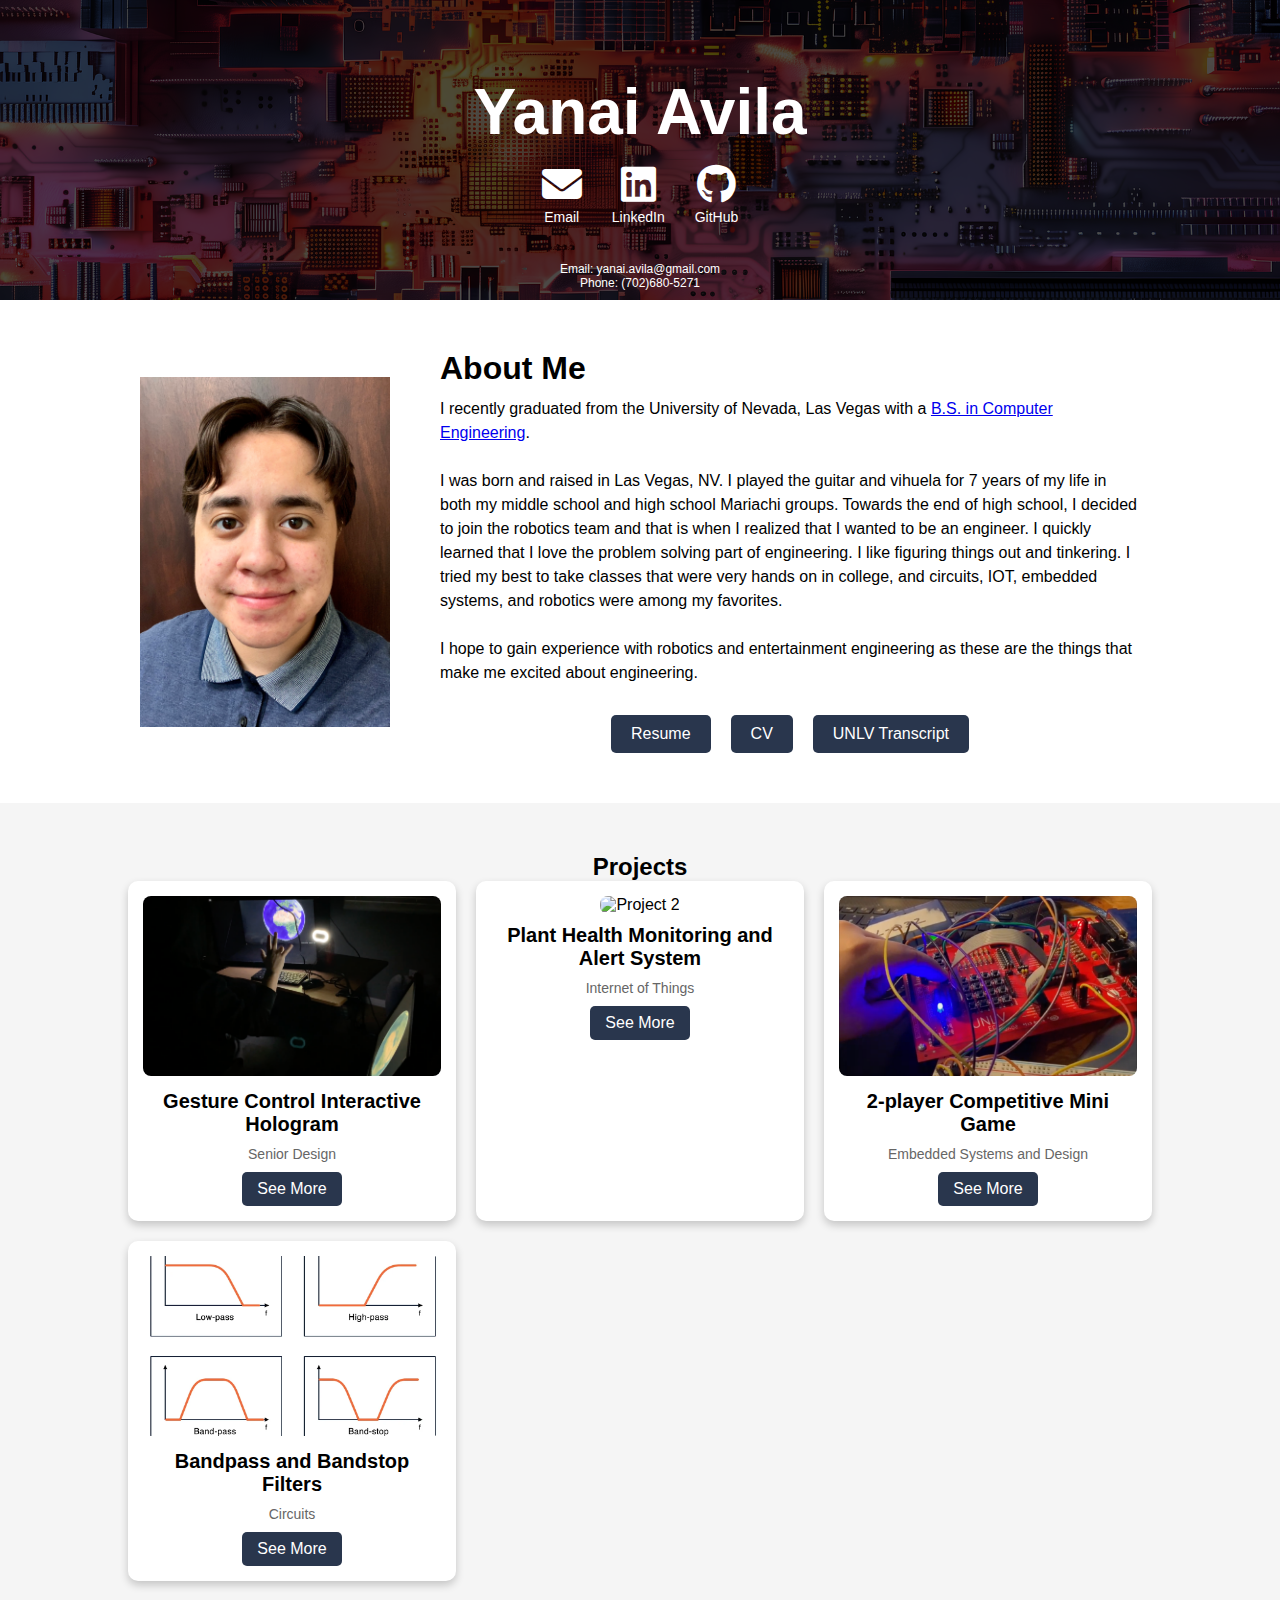
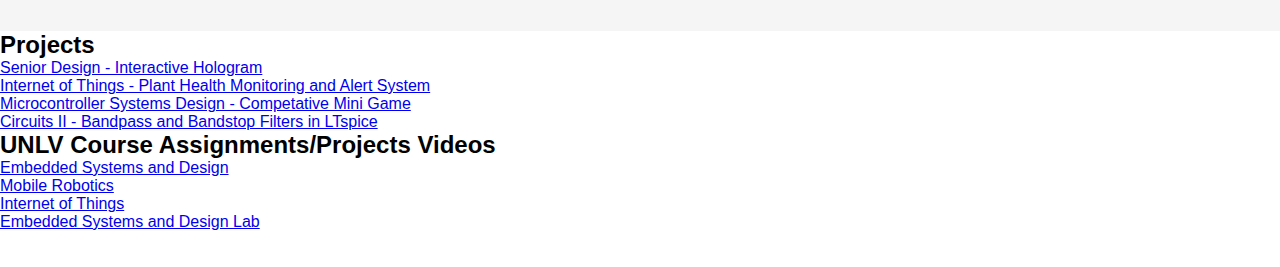
==== index.html @ d72fbbf4 "Added project grid" ====
<!DOCTYPE html>
<html lang="en">

<head>
    <meta charset= "UTF-8">
    <meta http-equiv="X-UA-Compatible" content="IE=edge">
    <meta name= "viewport" content="width=device-width, initial-scale=1.0">
    <link rel="stylesheet" href="style.css">
    <link rel="stylesheet" href="https://cdnjs.cloudflare.com/ajax/libs/font-awesome/6.4.2/css/all.min.css">
    <title>Yanai Avila Main Page</title>
</head>
<body>

   <!-- Banner section -->
  <div class="banner">
    <h1>Yanai Avila</h1>
    <div class="social-links">
      <a href="mailto:yanai.avila@gmail.com" target="_blank">
        <i class="fas fa-envelope"></i>
        <p>Email</p>
      <a href="https://www.linkedin.com/in/yanai-avila/" target="_blank">
        <i class="fab fa-linkedin"></i>
          <p>LinkedIn</p>
      </a>
      <a href="https://github.com/YanaiAvila" target="_blank">
        <i class="fab fa-github"></i>
          <p>GitHub</p>
      </a>
  </div>
      <!-- Email and Phone number under the icons -->
      <div class="contact-info">
        <p>Email: yanai.avila@gmail.com</p>
        <p>Phone: (702)680-5271</p>
      </div>



  </div>

  <!-- About Me section -->
  <section class="about">
    <div class="about-container">
        <img src="Images/Portrait.jpg" alt="Portrait" class="portrait">
        <div class="about-text">
            <h2>About Me</h2>
            <p>
              I recently graduated from the University of Nevada, Las Vegas with a 
              <a href="/Files/Diploma-YanaiAvila.pdf" target="_blank"> B.S. in Computer Engineering</a>.
        
            
              <br/><br/>
              I was born and raised in Las Vegas, NV. I played the guitar and vihuela for 7 years of my
              life in both my middle school and high school Mariachi groups. Towards the end of high school, 
              I decided to join the robotics team and that is when I realized that I wanted to be an engineer. 
              I quickly learned that 
              I love the problem solving part of engineering. I like figuring things out and tinkering. I 
              tried my best to take classes that were very hands on in college, and circuits, IOT, embedded 
              systems, and robotics were among my favorites. 
              <br/><br/>
              I hope to gain experience with robotics and 
              entertainment engineering as these are the things that make me excited about engineering.
            </p>
      
            <!-- Resume, CV, and Transcript Buttons -->
            <div class="buttons">
              <a href="/Files/Resume-YanaiAvila.pdf" class="button" target="_blank">Resume<br/></a>
              <a href="/Files/CV-YanaiAvila.pdf" class="button" target="_blank">CV<br/></a>
              <a href="/Files/Transcript-YanaiAvila.pdf" class="button" target="_blank">UNLV Transcript<br /></a>
            </div>
        </div>
    </div>
</section>


<section class="projects">
  <h2>Projects</h2>

  <div class="project-grid">
      <!-- Project 1 -->
      <div class="project-card">
          <img src="Images/project1.png" alt="Project 1">
          <h3>Gesture Control Interactive Hologram</h3>
          <p>Senior Design</p>
          <a href="./HoloTouch" class="see-more">See More</a>
      </div>

      <!-- Project 2 -->
      <div class="project-card">
          <img src="Images/project2.png" alt="Project 2">
          <h3>Plant Health Monitoring and Alert System</h3>
          <p>Internet of Things</p>
          <a href="./Plant-Health-Monitoring-and-Alert-System" class="see-more">See More</a>
      </div>

      <!-- Project 3 -->
      <div class="project-card">
          <img src="Images/project3.png" alt="Project 3">
          <h3>2-player Competitive Mini Game</h3>
          <p>Embedded Systems and Design</p>
          <a href="./Competitive-Mini-Game" class="see-more">See More</a>
      </div>

      <!-- Project 4 -->
      <div class="project-card">
          <img src="Images/project4.jpg" alt="Project 4">
          <h3>Bandpass and Bandstop Filters</h3>
          <p>Circuits</p>
          <a href="./Bandpass-and-Bandstop-Filters-in-LTspice" class="see-more">See More</a>
      </div>

      <!-- Add more projects as needed -->
  </div>
</section>





    <div class="container">

      
    <h2> Projects </h2>
    
      <a href="./HoloTouch"> Senior Design - Interactive Hologram <br/></a>
      <a href="./Plant-Health-Monitoring-and-Alert-System"> Internet of Things - Plant Health Monitoring and Alert System<br/></a>
      <a href="./Competitive-Mini-Game"> Microcontroller Systems Design - Competative Mini Game <br/></a>
      <a href="./Bandpass-and-Bandstop-Filters-in-LTspice"> Circuits II - Bandpass and Bandstop Filters in LTspice <br/></a>
      
      
    <h2> UNLV Course Assignments/Projects Videos</h2>
    <a href="https://www.youtube.com/playlist?list=PLCIHW1W52oBexxrkgyzyYbpD3rHrOGDUK"> Embedded Systems and Design<br/></a>
    <a href="https://www.youtube.com/playlist?list=PLAhMgX9etoIVTYKJGUNNyhddnwD7FClzl"> Mobile Robotics<br/></a>
    <a href="https://www.youtube.com/playlist?list=PLAhMgX9etoIW5hqnmhzKh0BnnYPqfYhmp"> Internet of Things<br/></a>
    <a href="https://www.youtube.com/playlist?list=PLAhMgX9etoIV2tXUoNLzP8xhdpdGXHoR7"> Embedded Systems and Design Lab<br/></a>
      
      
    </div>
    <br/>
    <br/>
</body>
</html>
---- style.css ----
/* Reset Default Styles */
* {
    margin: 0;
    padding: 0;
    box-sizing: border-box;
    font-family: Arial, sans-serif;
}

/* Banner Section */
.banner {
    position: relative;
    width: 100%;
    height: 300px;                 /*100vh; Full screen height */
    background: url('Images/banner.png') center/cover no-repeat;
    display: flex;
    justify-content: center;
    align-items: center;
    flex-direction: column; /* Align items vertically */
}

.banner::before {
    content: "";
    position: absolute;
    top: 0;
    left: 0;
    width: 100%;
    height: 100%;
    background:rgba(0, 0, 0, 0.7); /* Adjust opacity (0.5 = 50% transparency) */
    z-index: 0; /* Keep the overlay behind the text */
}

.banner h1 {
    color: white;
    font-size: 4rem;
    text-align: center;
    margin-bottom: 15px; /* Space between name and icons */
    z-index: 1; /* Keep text above the background */
}






/* Social Icons in Banner */
.social-links {
    position: relative;
    display: flex;
    gap: 30px; /* Space between icons */
    justify-content: center;
    z-index: 1; /* Keep icons above the background */
}

/* Styling for the anchor (icon + text) */

.social-links a {
    display: flex;
    flex-direction: column;
    align-items: center;
    text-decoration: none; /* Remove underline */
    color: white; /* Text color */
    font-size: 16px; /* Adjust text size */
    transition: transform 0.3s ease; /* Transition for movement */
}

/* Icon Styling */
.social-links a i {
    font-size: 40px;
    color: white;
    transition: transform 0.3s ease; /* Transition for movement */
}

/* Text below icons */
.social-links a p {
    margin-top: 5px; /* Space between icon and text */
    font-size: 14px;
    transition: transform 0.3s ease; /* Transition for movement */
}

/* Hover effect: both the icon and text move up */
.social-links a:hover i,
.social-links a:hover p {
    transform: translateY(-5px); /* Move up by 5px */
    color: #f1c40f; /* Change to any color */
}




/* Contact Info Styling (Email and Phone) */
.contact-info {
    text-align: center;
    margin-top: 10px; /* Space from the icons */
    color: white;
    font-size: 12px; /* Small text size */
    z-index: 2;
    position: absolute; /* Positioned absolutely within the banner */
    bottom: 10px; /* Position it at the bottom of the banner */
    width: 100%; /* Ensure it spans the entire width */
}

/* Hover effect for contact info
.contact-info p:hover {
    transform: translateY(-2px);
    color: #f1c40f;
}

*/






/* About Me Section */
.about {
    padding: 50px 10%;
    display: flex;
    justify-content: center;
}

.about-container {
    display: flex;
    align-items: center;
    max-width: 1000px;
    width: 100%;
    gap: 50px;
}

/* Portrait Image */
.portrait {
    width: 250px; /* Adjust as needed */
    height: 350px;
    object-fit: cover; /* Keeps the image proportional */
    border-radius: 0%; /* Makes it circular */
}

/* About Me Text */
.about-text {
    flex: 1; /* Allows text to take remaining space */
}

.about-text h2 {
    font-size: 2rem;
    margin-bottom: 10px;
}

.about-text p {
    font-size: 1rem;
    line-height: 1.5;
}

/* Responsive Design */
@media (max-width: 768px) {
    .about-container {
        flex-direction: column;
        text-align: center;
    }

    .portrait {
        width: 200px;
        height: 200px;
    }
}








/* Button container */
.buttons {
    display: flex;
    gap: 20px; /* Space between buttons */
    justify-content: center;
    margin-top: 30px; /* Space from other elements */
}

/* Button styling */
.button {
    display: inline-block;
    padding: 10px 20px; /* Adjust padding for button size */
    background-color: #29364d; /* Green background */
    color: white; /* White text color */
    text-align: center; /* Center the text inside the button */
    font-size: 16px;
    text-decoration: none; /* Remove underline */
    border-radius: 5px; /* Rounded corners */
    transition: background-color 0.3s, transform 0.3s ease; /* Smooth hover transition */
}

/* Hover effect */
.button:hover {
    background-color: #45a049; /* Darker green on hover */
    transform: translateY(-3px); /* Slight upward movement */
}

/* Active effect */
.button:active {
    transform: translateY(1px); /* Slight downward movement when clicked */
}







/* Projects Section */
.projects {
    text-align: center;
    padding: 50px 10%;
    background: #f5f5f5; /* Light gray background */
}

/* Grid Layout */
.project-grid {
    display: grid;
    grid-template-columns: repeat(auto-fit, minmax(270px, 1fr)); /* Responsive grid */
    gap: 20px;
    max-width: 1200px;
    margin: auto;
}

/* Individual Project Card */
.project-card {
    background: white;
    padding: 15px;
    border-radius: 10px;
    box-shadow: 0px 4px 8px rgba(0, 0, 0, 0.2);
    text-align: center;
    transition: transform 0.3s ease-in-out;
}

.project-card:hover {
    transform: translateY(-5px);
}

/* Project Image */
.project-card img {
    width: 100%;
    height: 180px;
    object-fit: cover;
    border-radius: 8px;
}

/* Project Title */
.project-card h3 {
    margin: 10px 0;
    font-size: 20px;
}

/* Project Description */
.project-card p {
    font-size: 14px;
    color: #666;
}

/* See More Button */
.see-more {
    display: inline-block;
    margin-top: 10px;
    padding: 8px 15px;
    background: #29364d;
    color: white;
    text-decoration: none;
    border-radius: 5px;
    transition: background 0.3s ease;
}

.see-more:hover {
    background: #45a049;
}
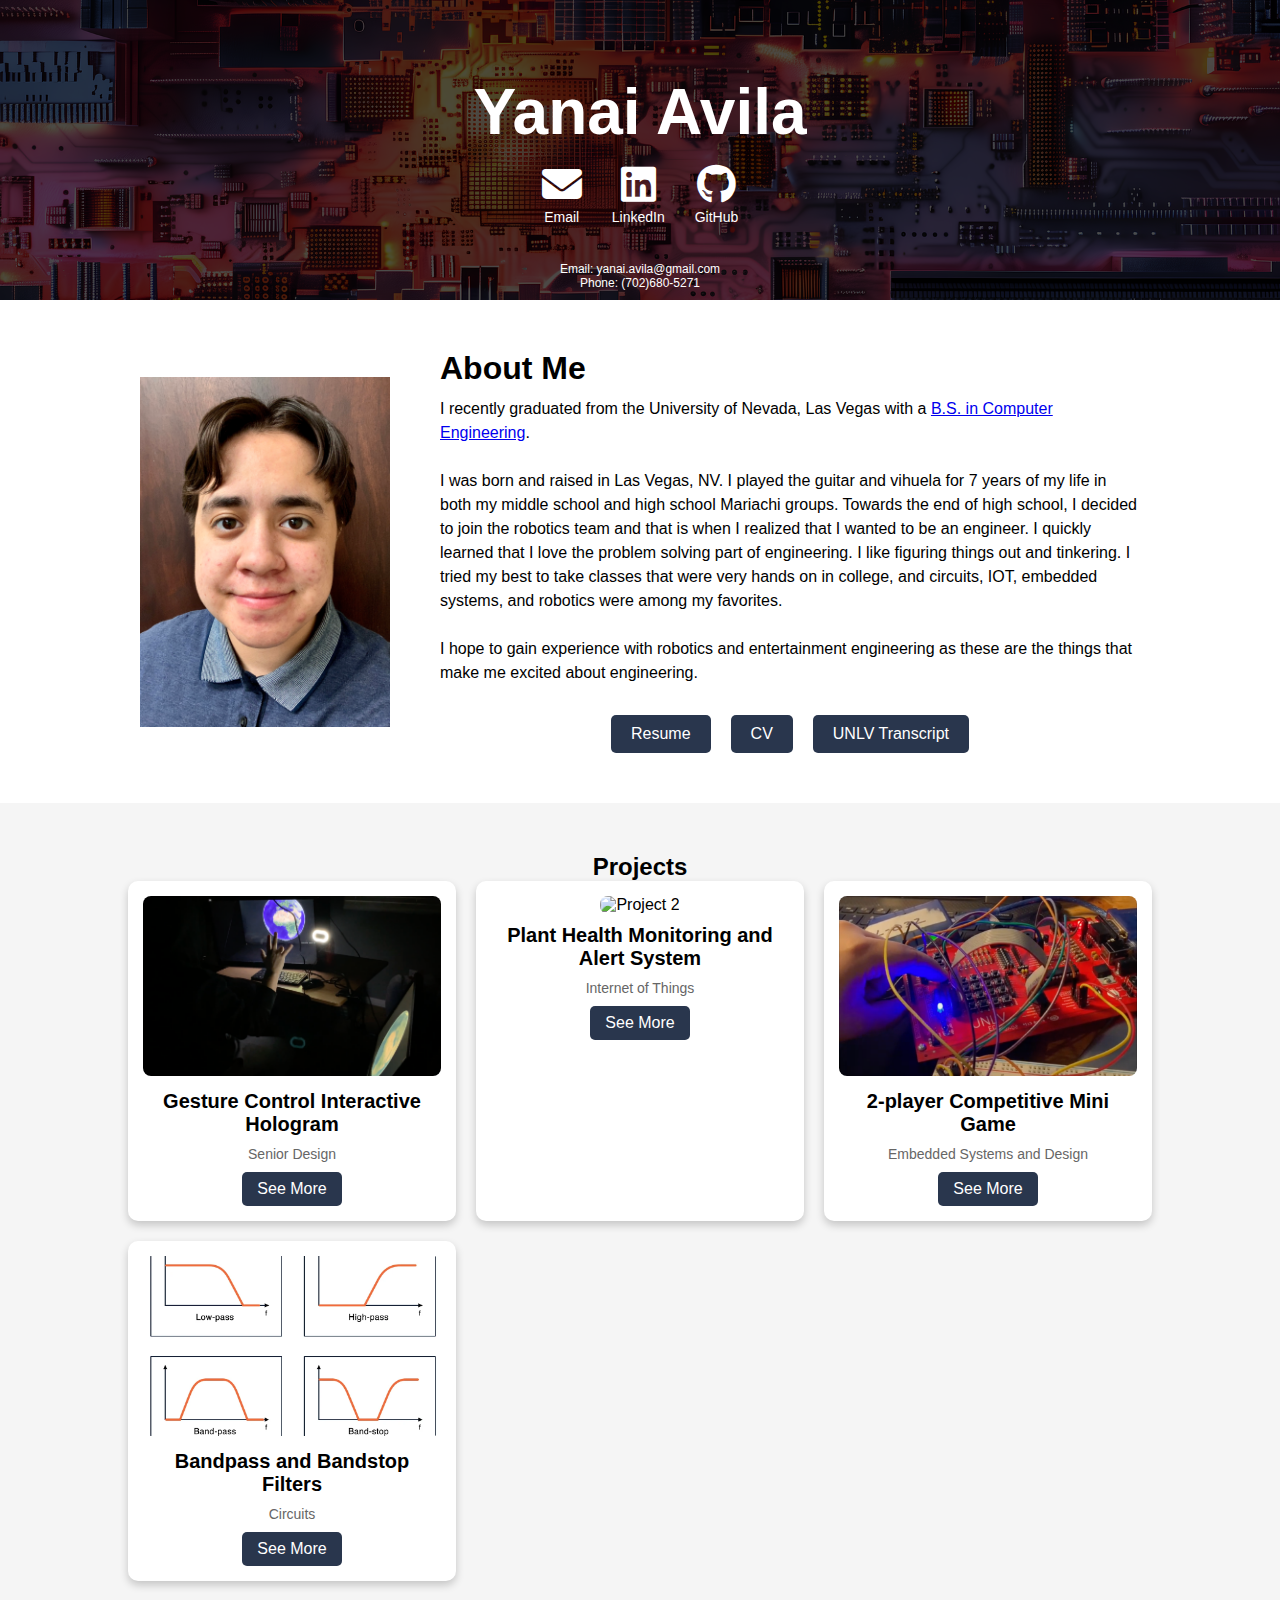
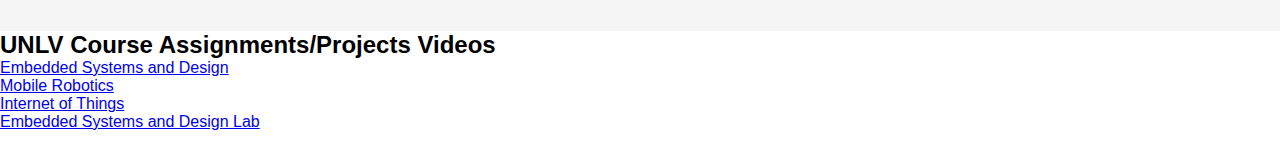
==== commit 69fb86d9: "Took out project links" ====
--- a/index.html
+++ b/index.html
@@ -117,15 +117,6 @@
 
 
     <div class="container">
-
-      
-    <h2> Projects </h2>
-    
-      <a href="./HoloTouch"> Senior Design - Interactive Hologram <br/></a>
-      <a href="./Plant-Health-Monitoring-and-Alert-System"> Internet of Things - Plant Health Monitoring and Alert System<br/></a>
-      <a href="./Competitive-Mini-Game"> Microcontroller Systems Design - Competative Mini Game <br/></a>
-      <a href="./Bandpass-and-Bandstop-Filters-in-LTspice"> Circuits II - Bandpass and Bandstop Filters in LTspice <br/></a>
-      
       
     <h2> UNLV Course Assignments/Projects Videos</h2>
     <a href="https://www.youtube.com/playlist?list=PLCIHW1W52oBexxrkgyzyYbpD3rHrOGDUK"> Embedded Systems and Design<br/></a>
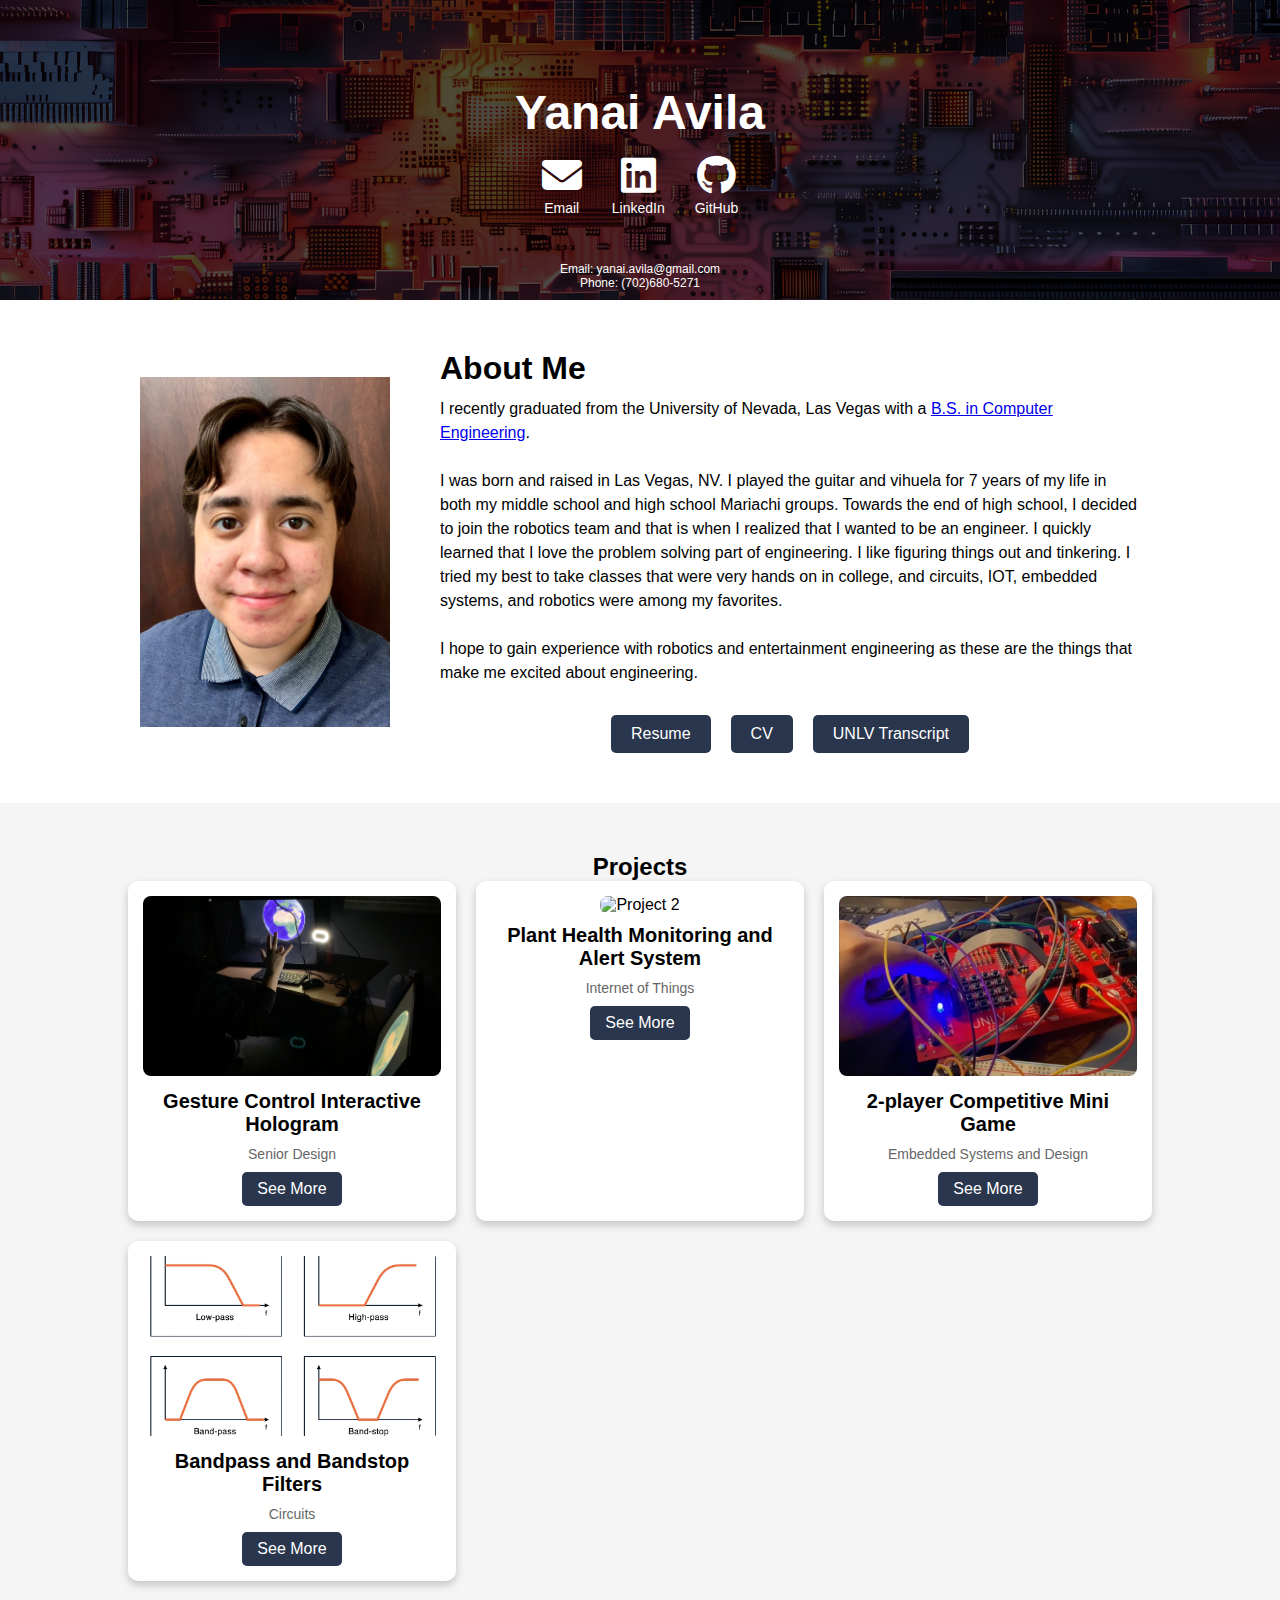
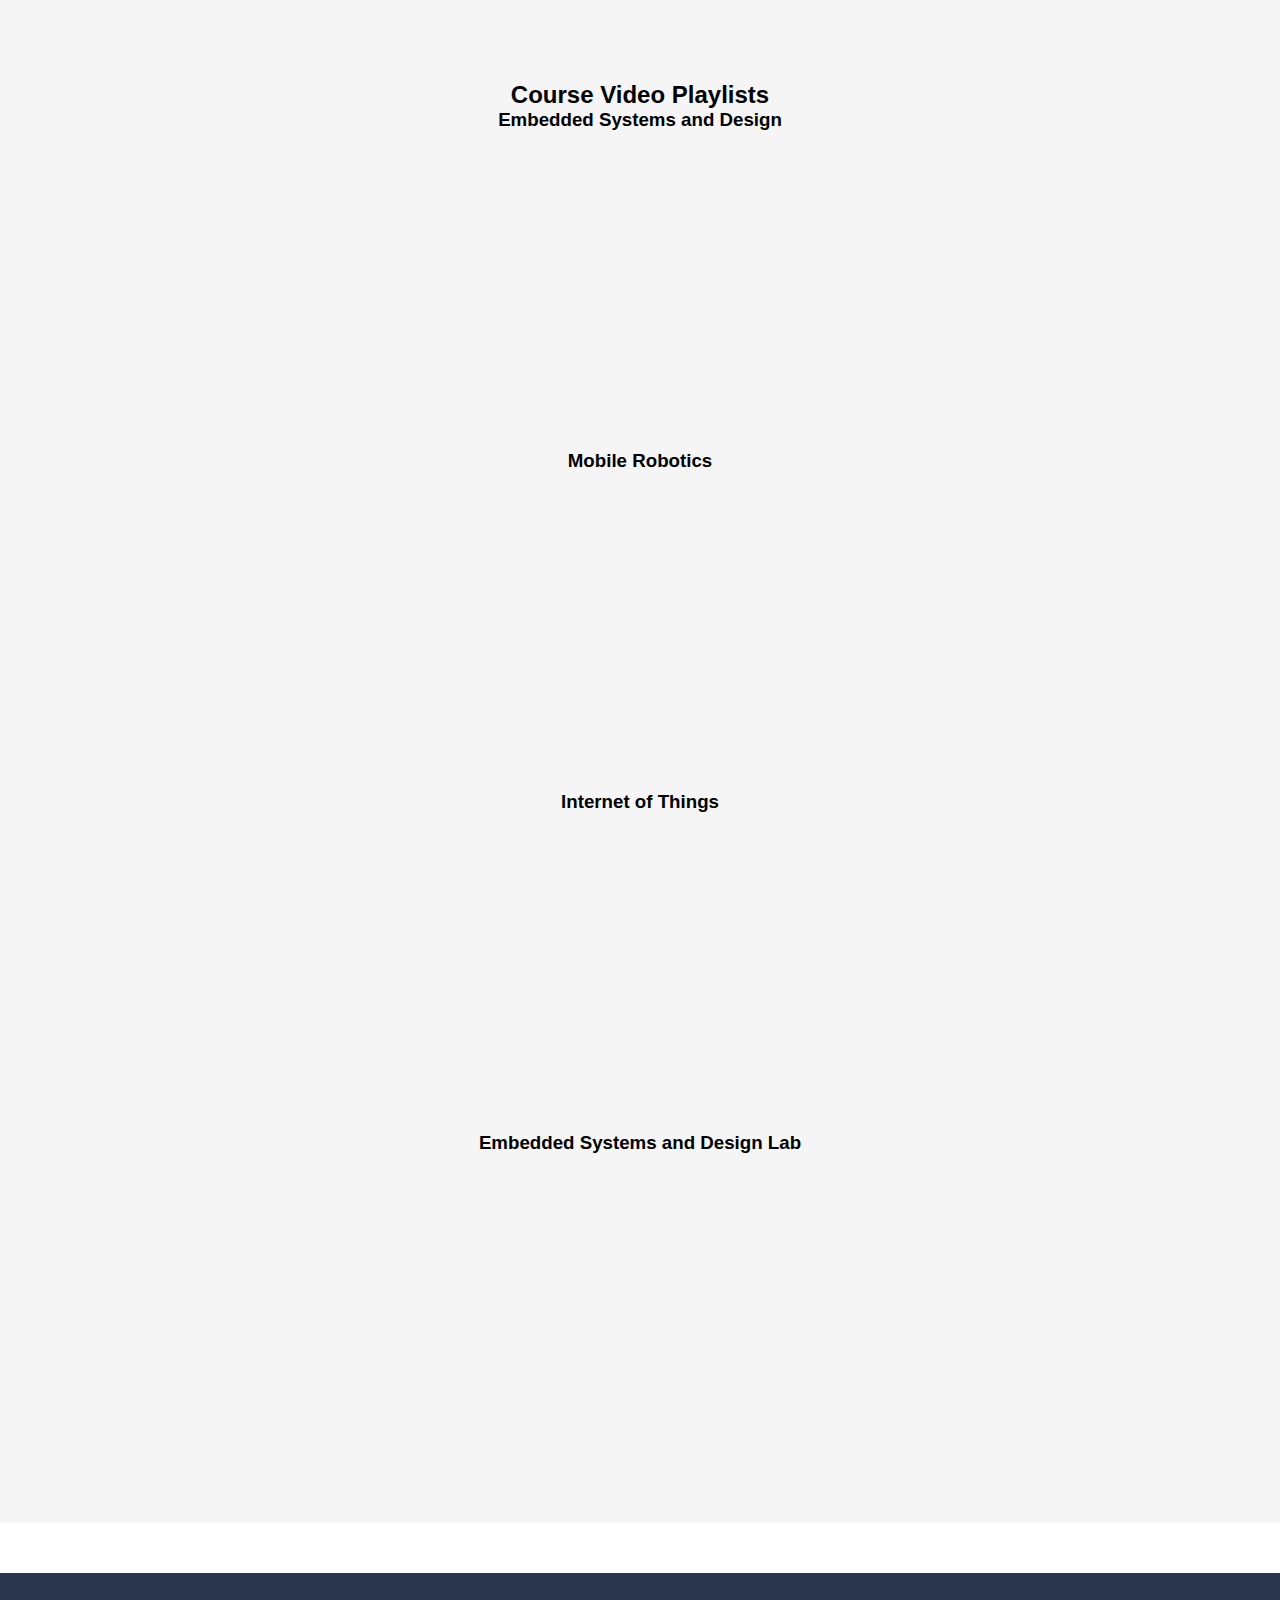
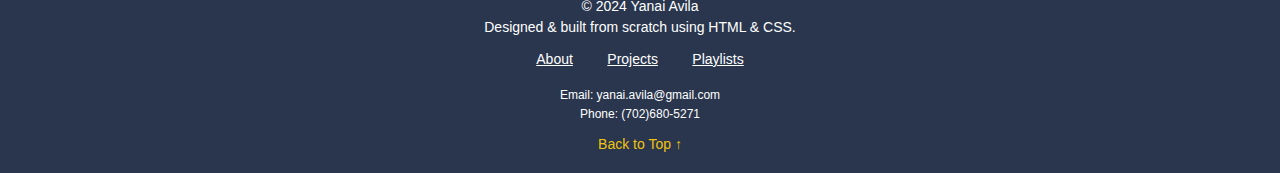
==== commit 0f4d90ec: "Added embedded videos and footer" ====
--- a/index.html
+++ b/index.html
@@ -11,8 +11,22 @@
 </head>
 <body>
 
+
+  
+<!-- Navigation Bar --
+<nav class="navbar">
+  <ul>
+      <li><a href="#home">Home</a></li>
+      <li><a href="#about">About Me</a></li>
+      <li><a href="#projects">Projects</a></li>
+      <li><a href="#playlists">Playlists</a></li>
+  </ul>
+</nav>
+>
+
+
    <!-- Banner section -->
-  <div class="banner">
+  <div id="home" class="banner">
     <h1>Yanai Avila</h1>
     <div class="social-links">
       <a href="mailto:yanai.avila@gmail.com" target="_blank">
@@ -32,13 +46,10 @@
         <p>Email: yanai.avila@gmail.com</p>
         <p>Phone: (702)680-5271</p>
       </div>
-
-
-
   </div>
 
   <!-- About Me section -->
-  <section class="about">
+  <section id="about" class="about">
     <div class="about-container">
         <img src="Images/Portrait.jpg" alt="Portrait" class="portrait">
         <div class="about-text">
@@ -72,7 +83,7 @@
 </section>
 
 
-<section class="projects">
+<section id="projects" class="projects">
   <h2>Projects</h2>
 
   <div class="project-grid">
@@ -113,21 +124,59 @@
 </section>
 
 
+<section id="playlists" class="playlists">
+  <h2>Course Video Playlists</h2>
+
+  <div class="embedded-playlist">
+      <h3> Embedded Systems and Design </h3>
+      <iframe width="560" height="315" src="https://www.youtube.com/embed/videoseries?list=PLAhMgX9etoIXl0SlaXiBarEegtsCbnWtW" frameborder="0" allowfullscreen></iframe>
+  </div>
+
+  <div class="embedded-playlist">
+      <h3>Mobile Robotics</h3>
+      <iframe width="560" height="315" src="https://www.youtube.com/embed/videoseries?list=PLAhMgX9etoIVTYKJGUNNyhddnwD7FClzl" frameborder="0" allowfullscreen></iframe>
+  </div>
+
+  <div class="embedded-playlist">
+    <h3>Internet of Things</h3>
+    <iframe width="560" height="315" src="https://www.youtube.com/embed/videoseries?list=PLAhMgX9etoIW5hqnmhzKh0BnnYPqfYhmp" frameborder="0" allowfullscreen></iframe>
+  </div>
+
+  <div class="embedded-playlist">
+    <h3>Embedded Systems and Design Lab</h3>
+    <iframe width="560" height="315" src="https://www.youtube.com/embed/videoseries?list=PLAhMgX9etoIV2tXUoNLzP8xhdpdGXHoR7" frameborder="0" allowfullscreen></iframe>
+  </div>
+</section>
+
+</body>
 
 
 
-    <div class="container">
-      
-    <h2> UNLV Course Assignments/Projects Videos</h2>
-    <a href="https://www.youtube.com/playlist?list=PLCIHW1W52oBexxrkgyzyYbpD3rHrOGDUK"> Embedded Systems and Design<br/></a>
-    <a href="https://www.youtube.com/playlist?list=PLAhMgX9etoIVTYKJGUNNyhddnwD7FClzl"> Mobile Robotics<br/></a>
-    <a href="https://www.youtube.com/playlist?list=PLAhMgX9etoIW5hqnmhzKh0BnnYPqfYhmp"> Internet of Things<br/></a>
-    <a href="https://www.youtube.com/playlist?list=PLAhMgX9etoIV2tXUoNLzP8xhdpdGXHoR7"> Embedded Systems and Design Lab<br/></a>
-      
-      
-    </div>
-    <br/>
-    <br/>
-</body>
+<footer>
+  <p>© 2024 Yanai Avila</p>
+  <p>Designed & built from scratch using HTML & CSS.</p>
+
+  <!-- Footer Quick Links -->
+  <div class="footer-links">
+      <a href="#about">About</a>
+      <a href="#projects">Projects</a>
+      <a href="#playlists">Playlists</a>
+  </div>
+
+
+  <div class="footer-contact">
+    <p>Email: yanai.avila@gmail.com</p>
+    <p>Phone: (702)680-5271</p>
+  </div>
+
+
+  <!-- Back to Top Button -->
+  <a href="#home" class="back-to-top">Back to Top ↑</a>
+
+
+</footer>
+
+
+
 </html>
 
--- a/style.css
+++ b/style.css
@@ -31,7 +31,7 @@
 
 .banner h1 {
     color: white;
-    font-size: 4rem;
+    font-size: 3rem;
     text-align: center;
     margin-bottom: 15px; /* Space between name and icons */
     z-index: 1; /* Keep text above the background */
@@ -272,4 +272,129 @@
 
 .see-more:hover {
     background: #45a049;
+}
+
+
+
+
+
+
+
+
+/* Playlists Section */
+.playlists {
+    text-align: center;
+    padding: 50px 10%;
+    background: #f5f5f5;
+}
+
+/* Grid Layout */
+.playlist-grid {
+    display: grid;
+    grid-template-columns: repeat(auto-fit, minmax(280px, 1fr));
+    gap: 20px;
+    max-width: 1200px;
+    margin: auto;
+}
+
+/* Playlist Card */
+.playlist-card {
+    background: white;
+    padding: 15px;
+    border-radius: 10px;
+    box-shadow: 0px 4px 8px rgba(0, 0, 0, 0.2);
+    text-align: center;
+    transition: transform 0.3s ease-in-out;
+}
+
+.playlist-card:hover {
+    transform: translateY(-5px);
+}
+
+/* Thumbnail Styling */
+.playlist-card img {
+    width: 100%;
+    height: 160px;
+    object-fit: cover;
+    border-radius: 8px;
+    cursor: pointer;
+}
+
+/* Watch Button */
+.watch-button {
+    display: inline-block;
+    margin-top: 10px;
+    padding: 8px 15px;
+    background: #29364d;
+    color: white;
+    text-decoration: none;
+    border-radius: 5px;
+    transition: background 0.3s ease;
+}
+
+.watch-button:hover {
+    background: #45a049;
+}
+
+
+
+
+
+
+
+
+
+/* FOOTER */
+footer {
+    background: #29364d;
+    color: white;
+    text-align: center;
+    padding: 20px 0;
+    margin-top: 50px;
+}
+
+/* Footer Text */
+footer p {
+    margin: 5px 0;
+    font-size: 14px;
+}
+
+/* Footer Links */
+.footer-links {
+    margin-top: 15px;
+    margin-bottom: 20px; /* Space between links and contact */
+}
+
+.footer-links a {
+    color: white;
+    text-decoration: none;
+    margin: 0 15px;
+    font-size: 14px;
+    transition: color 0.3s ease;
+    text-decoration: underline;
+}
+
+.footer-links a:hover {
+    color: #f1c40f;
+}
+
+/* Back to Top Button */
+.back-to-top {
+    display: inline-block;
+    margin-top: 10px;
+    color: #f1c40f;
+    font-size: 14px;
+    text-decoration: none;
+    transition: transform 0.3s ease;
+}
+
+.back-to-top:hover {
+    transform: translateY(-3px);
+    color: white;
+}
+
+/* Contact Info Styling */
+.footer-contact p {
+    font-size: 12px;
+    margin: 5px 0;
 }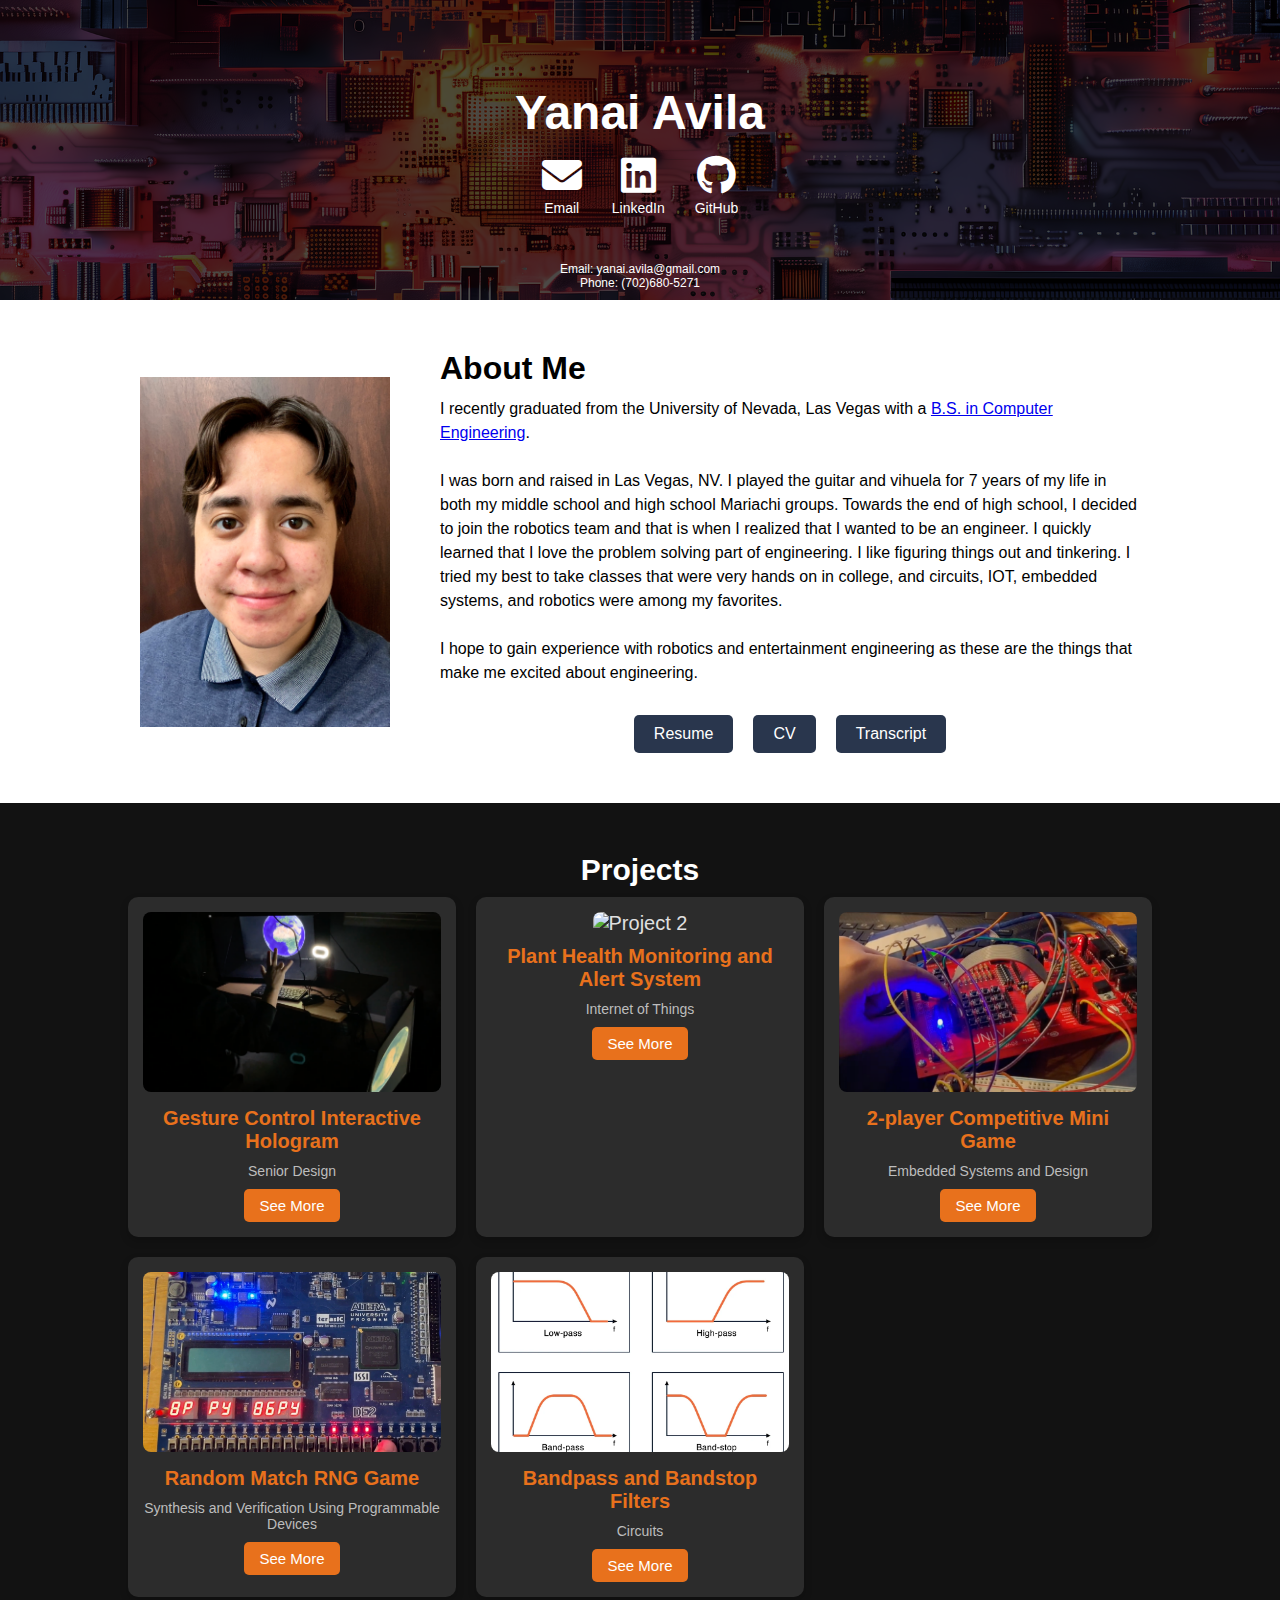
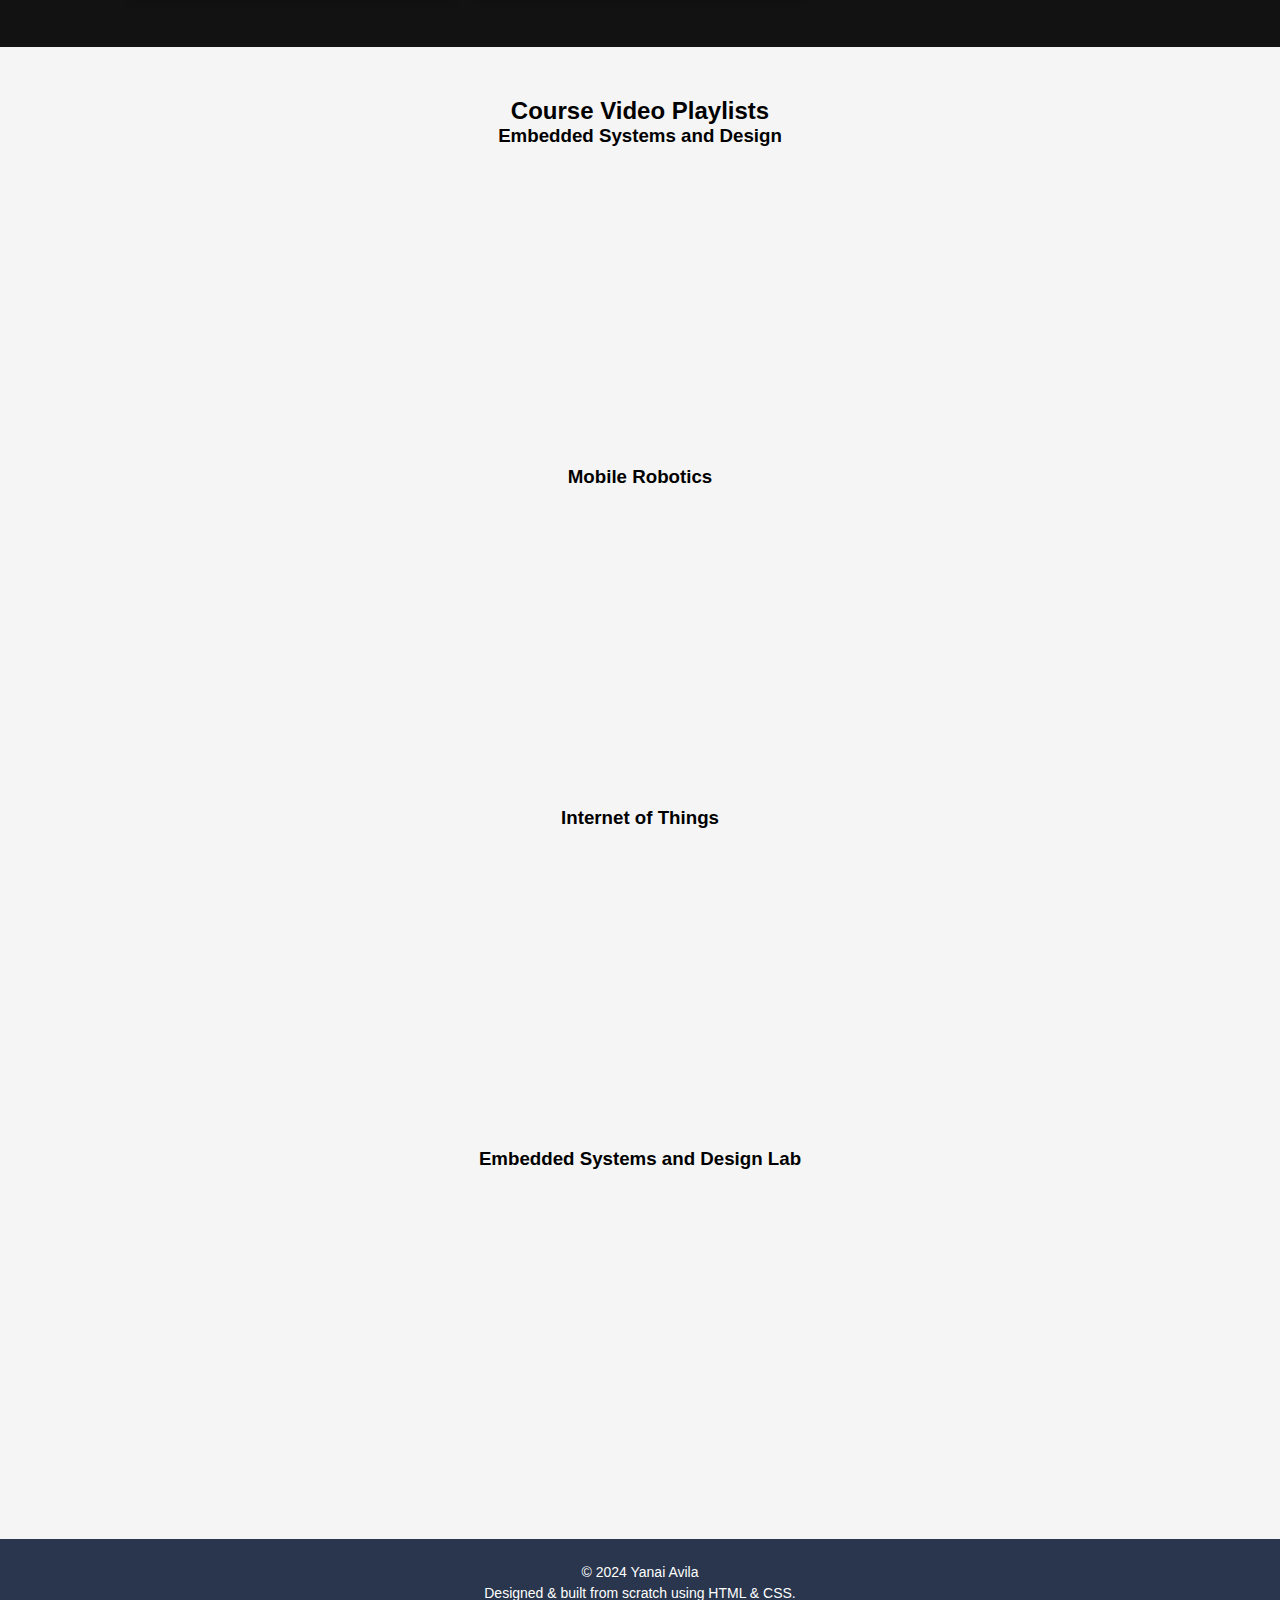
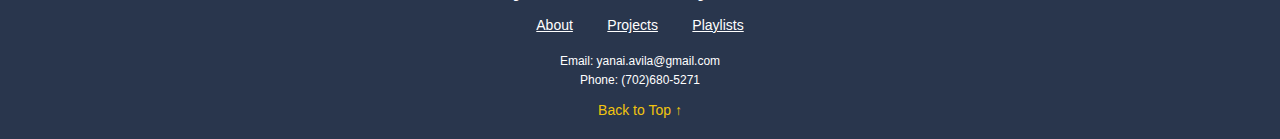
==== commit 4120557f: "Added CPE302 project and updated CPE417 project" ====
--- a/index.html
+++ b/index.html
@@ -76,7 +76,7 @@
             <div class="buttons">
               <a href="/Files/Resume-YanaiAvila.pdf" class="button" target="_blank">Resume<br/></a>
               <a href="/Files/CV-YanaiAvila.pdf" class="button" target="_blank">CV<br/></a>
-              <a href="/Files/Transcript-YanaiAvila.pdf" class="button" target="_blank">UNLV Transcript<br /></a>
+              <a href="/Files/Transcript-YanaiAvila.pdf" class="button" target="_blank"> Transcript<br /></a>
             </div>
         </div>
     </div>
@@ -114,6 +114,15 @@
       <!-- Project 4 -->
       <div class="project-card">
           <img src="Images/project4.jpg" alt="Project 4">
+          <h3>Random Match RNG Game</h3>
+          <p>Synthesis and Verification Using Programmable Devices</p>
+          <a href="./Bandpass-and-Bandstop-Filters-in-LTspice" class="see-more">See More</a>
+      </div>
+
+
+      <!-- Project 5 -->
+      <div class="project-card">
+          <img src="Images/project5.jpg" alt="Project 5">
           <h3>Bandpass and Bandstop Filters</h3>
           <p>Circuits</p>
           <a href="./Bandpass-and-Bandstop-Filters-in-LTspice" class="see-more">See More</a>
--- a/style.css
+++ b/style.css
@@ -182,7 +182,7 @@
 .button {
     display: inline-block;
     padding: 10px 20px; /* Adjust padding for button size */
-    background-color: #29364d; /* Green background */
+    background-color: #29364d; 
     color: white; /* White text color */
     text-align: center; /* Center the text inside the button */
     font-size: 16px;
@@ -212,7 +212,11 @@
 .projects {
     text-align: center;
     padding: 50px 10%;
-    background: #f5f5f5; /* Light gray background */
+    background: #121212; /* Dark gray background */
+    color: white;
+    font-size: 20px;
+    
+
 }
 
 /* Grid Layout */
@@ -222,16 +226,18 @@
     gap: 20px;
     max-width: 1200px;
     margin: auto;
+    margin-top: 10px;
 }
 
 /* Individual Project Card */
 .project-card {
-    background: white;
+    background: #2c2c2c; /* Lighter gray for cards, better contrast */
     padding: 15px;
     border-radius: 10px;
-    box-shadow: 0px 4px 8px rgba(0, 0, 0, 0.2);
+    box-shadow: 0px 4px 8px rgba(0, 0, 0, 0.2); /* Subtle shadow for better contrast */
     text-align: center;
     transition: transform 0.3s ease-in-out;
+    color: #e0e0e0; /* Light text inside the cards */
 }
 
 .project-card:hover {
@@ -250,12 +256,13 @@
 .project-card h3 {
     margin: 10px 0;
     font-size: 20px;
+    color: #e8711c; /* Tech orange */
 }
 
 /* Project Description */
 .project-card p {
     font-size: 14px;
-    color: #666;
+    color: #bdbdbd; /* Slightly lighter gray text */
 }
 
 /* See More Button */
@@ -263,17 +270,17 @@
     display: inline-block;
     margin-top: 10px;
     padding: 8px 15px;
-    background: #29364d;
-    color: white;
+    background: #e8711c; /* Tech orange button */
+    color: white;
+    font-size: 15px;
     text-decoration: none;
     border-radius: 5px;
     transition: background 0.3s ease;
 }
 
 .see-more:hover {
-    background: #45a049;
-}
-
+    background: #f1c40f
+}
 
 
 
@@ -337,7 +344,16 @@
 }
 
 
-
+/* Responsive Design */
+@media (max-width: 768px) {
+    .projects {
+        padding: 50px 5%; /* Adjust padding for smaller screens */
+    }
+
+    .project-card {
+        padding: 10px;
+    }
+}
 
 
 
@@ -350,7 +366,7 @@
     color: white;
     text-align: center;
     padding: 20px 0;
-    margin-top: 50px;
+    margin-top: 0px;
 }
 
 /* Footer Text */
@@ -397,4 +413,128 @@
 .footer-contact p {
     font-size: 12px;
     margin: 5px 0;
+}
+
+
+
+
+
+
+
+
+
+
+
+
+/*INDIVIDUAL PROJECT PAGES*/
+
+/* Embedded Video Section */
+.project-video {
+    max-width: 800px;
+    margin: 40px auto;
+    padding: 20px;
+    background: #121212; /* Dark background for video section */
+    border-radius: 10px;
+}
+
+.project-video iframe {
+    width: 100%;
+    height: 450px; /* You can adjust based on the aspect ratio */
+    border: none;
+    border-radius: 10px;
+}
+
+/* Buttons Section (Reports, Code, etc.) */
+.project-buttons {
+    display: flex;
+    gap: 20px;
+    justify-content: center;
+    margin-top: 30px;
+}
+
+.project-buttons .button {
+    padding: 10px 20px;
+    background-color: #29364d;
+    color: white;
+    font-size: 16px;
+    text-align: center;
+    text-decoration: none;
+    border-radius: 5px;
+    transition: background-color 0.3s, transform 0.3s ease;
+}
+
+.project-buttons .button:hover {
+    background-color: #f1c40f;
+    transform: translateY(-3px);
+}
+
+/* Project Description Section */
+.project-description {
+    margin-top: 30px;
+    text-align: center;
+    color: black;
+    font-size: 1rem;
+    line-height: 1.5;
+    max-width: 900px;
+    margin: 40px auto;
+}
+
+.about-text h2 {
+    font-size: 2rem;
+    margin-bottom: 10px;
+}
+
+
+
+/* Make it Responsive */
+@media (max-width: 768px) {
+    .project-video iframe {
+        height: 300px;
+    }
+
+    .project-description {
+        font-size: 1rem;
+        padding: 0 10px;
+    }
+
+    .project-buttons {
+        flex-direction: column;
+    }
+}
+
+
+/* Return to Home Button */
+.return-home-button {
+    display: flex;
+    align-items: center;
+    justify-content: center;
+    margin-top: 50px;
+    margin-bottom: 10px;
+    padding: 10px 20px;
+    background-color: transparent; /* Transparent background */
+    color: #29364d; /* Dark text color */
+    text-decoration: underline;
+    font-size: 16px;
+    transition: background-color 0.3s ease, color 0.3s ease;
+    width: fit-content; /* Ensures the button is only as wide as its content */
+    margin-left: auto; /* Centers the button */
+    margin-right: auto; /* Centers the button */
+}
+
+/* Home Icon Style */
+.return-home-button i {
+    margin-right: 10px; /* Space between icon and text */
+    font-size: 18px; /* Icon size */
+}
+
+/* Hover effect */
+.return-home-button:hover {
+    background-color: #29364d; /* Dark background on hover */
+    color: white; /* White text color */
+    transform: translateY(-3px); /* Slight upward movement */
+}
+
+/* Active effect */
+.return-home-button:active {
+    transform: translateY(1px); /* Slight downward movement when clicked */
 }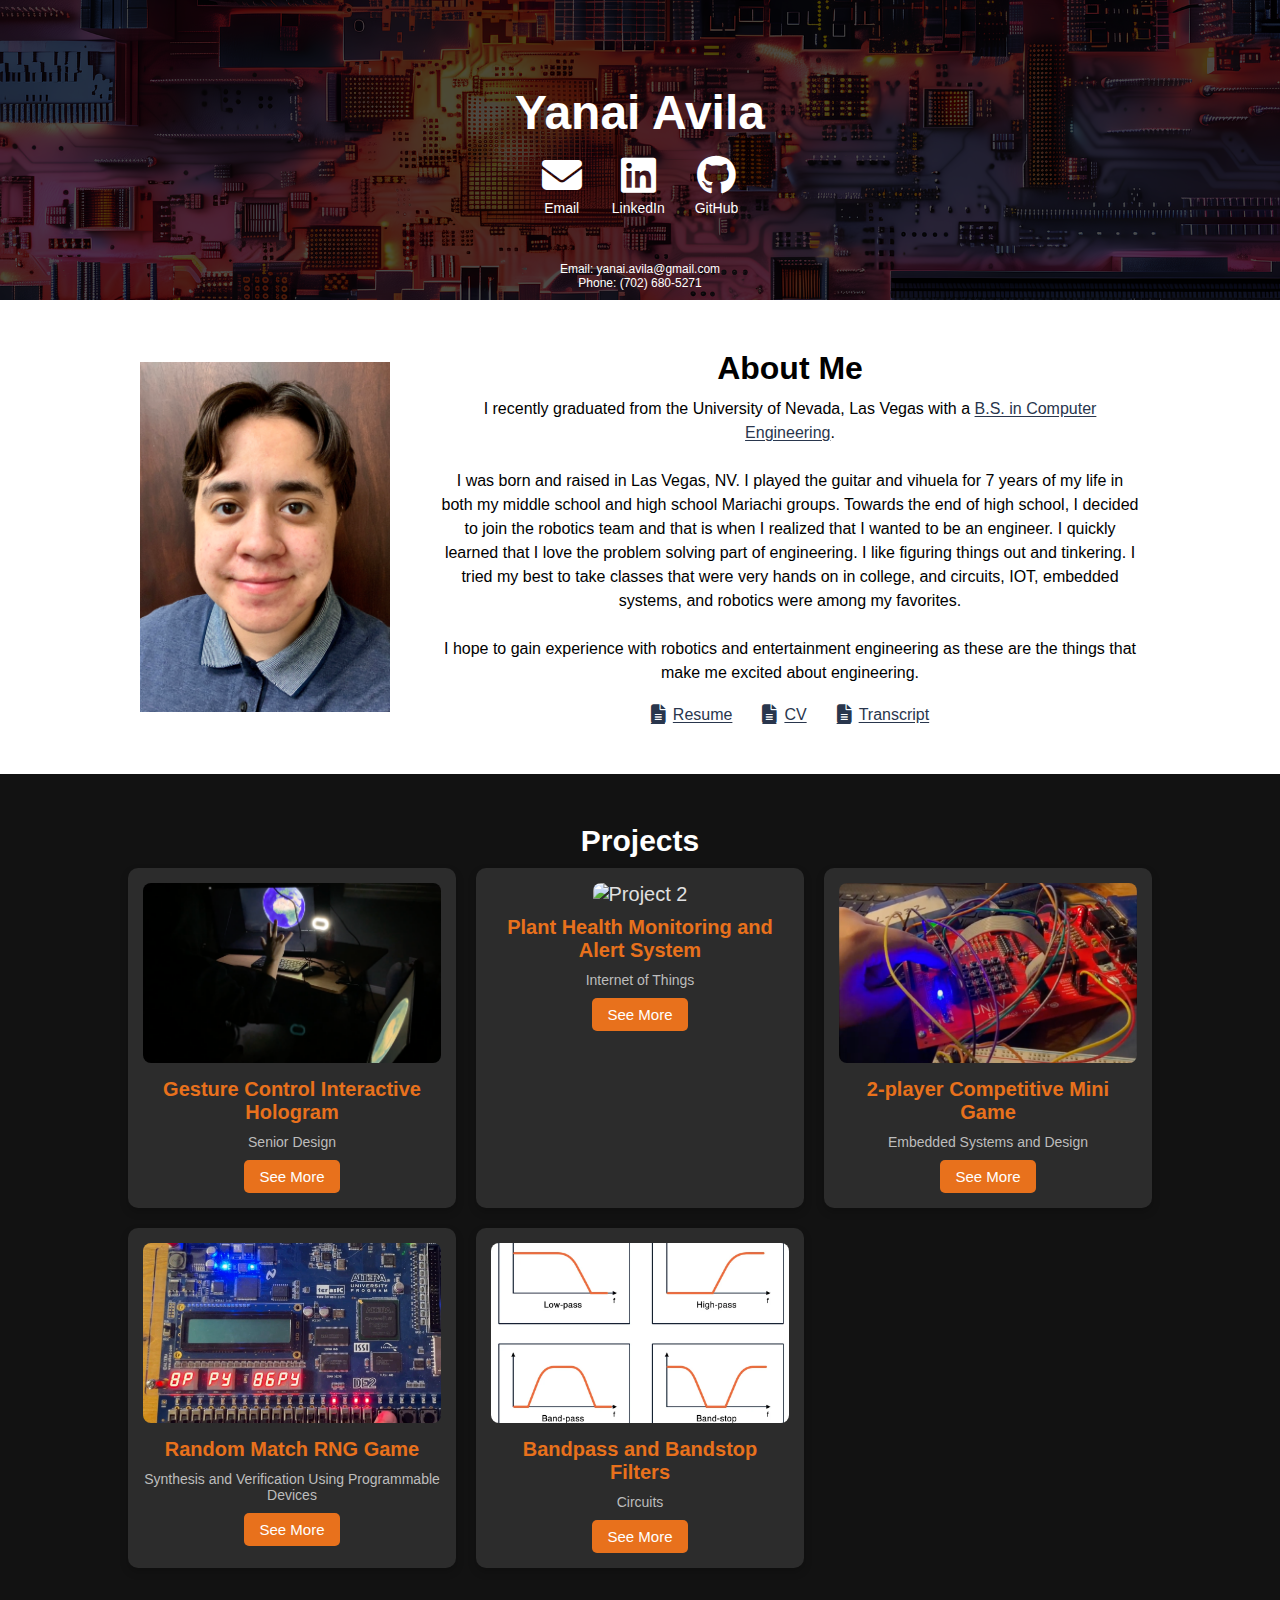
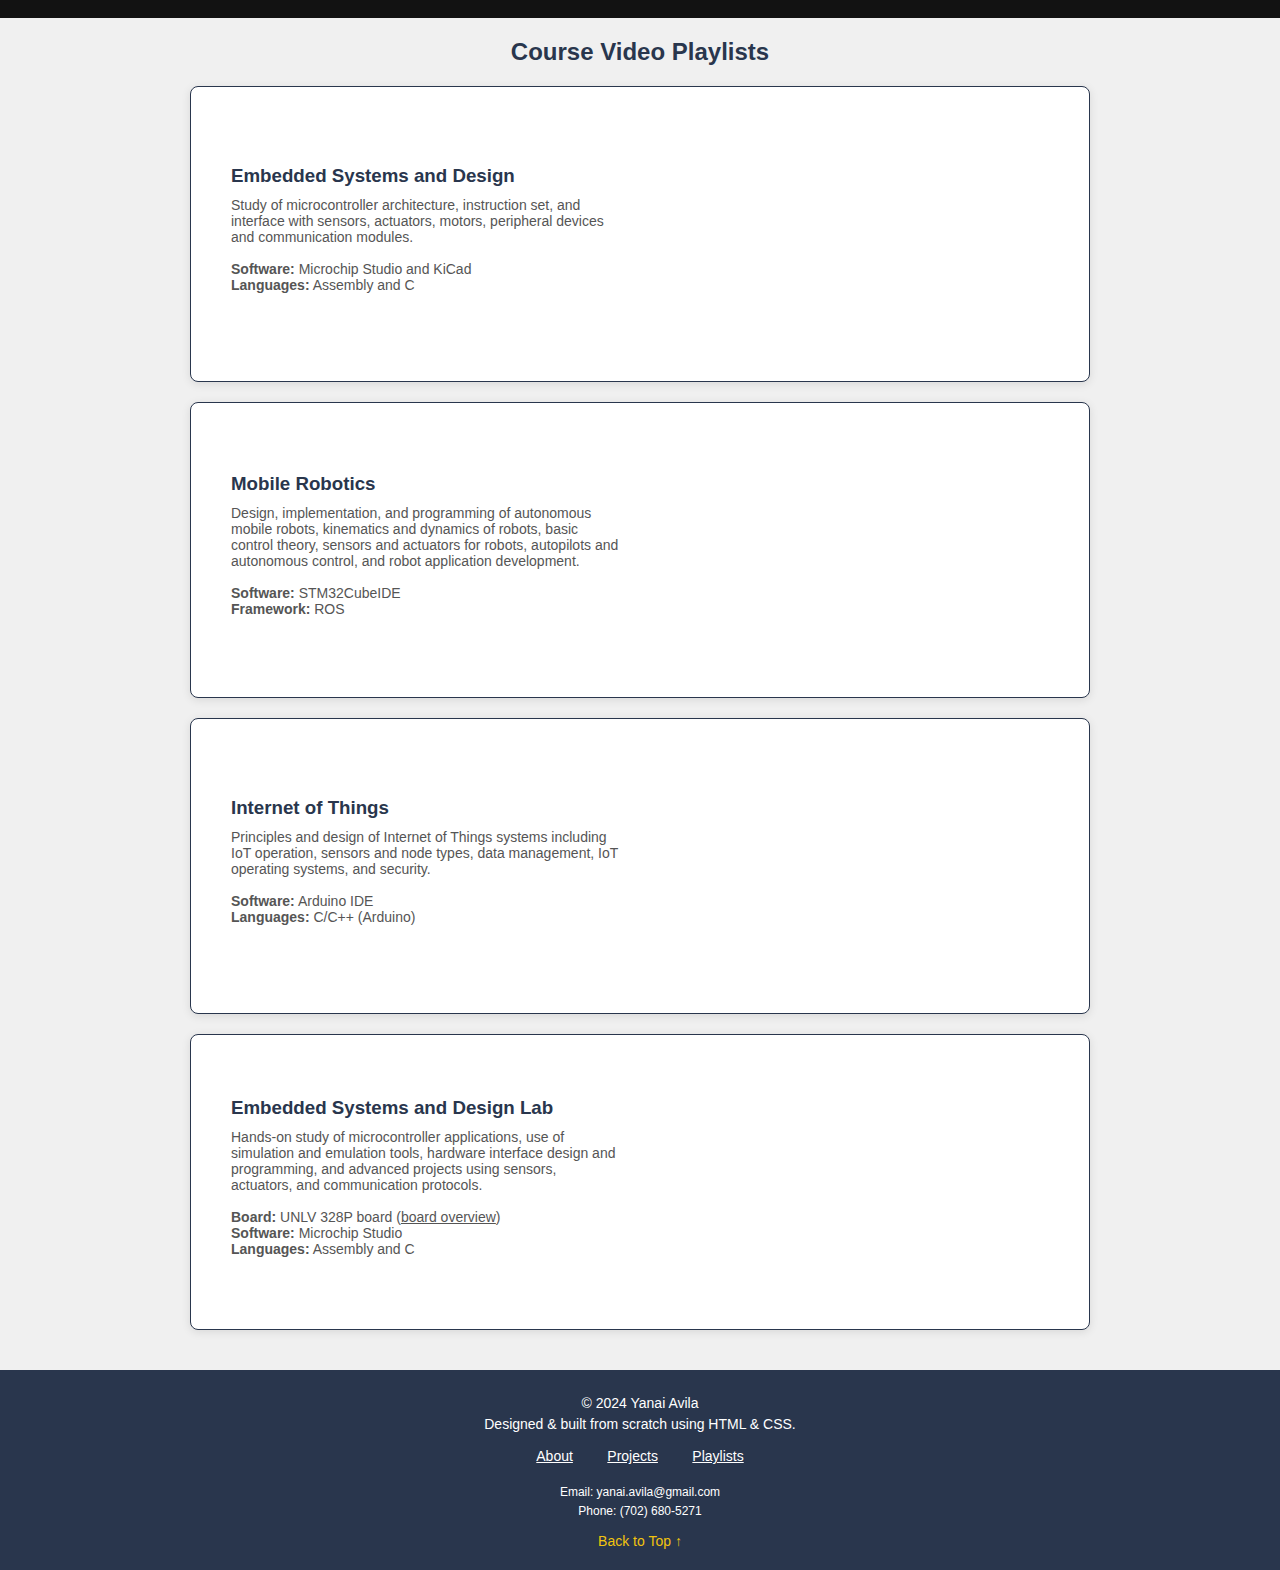
==== commit 30bf6a8c: "Updated video playlist section" ====
--- a/index.html
+++ b/index.html
@@ -44,7 +44,7 @@
       <!-- Email and Phone number under the icons -->
       <div class="contact-info">
         <p>Email: yanai.avila@gmail.com</p>
-        <p>Phone: (702)680-5271</p>
+        <p>Phone: (702) 680-5271</p>
       </div>
   </div>
 
@@ -72,17 +72,27 @@
               entertainment engineering as these are the things that make me excited about engineering.
             </p>
       
-            <!-- Resume, CV, and Transcript Buttons -->
-            <div class="buttons">
-              <a href="/Files/Resume-YanaiAvila.pdf" class="button" target="_blank">Resume<br/></a>
-              <a href="/Files/CV-YanaiAvila.pdf" class="button" target="_blank">CV<br/></a>
-              <a href="/Files/Transcript-YanaiAvila.pdf" class="button" target="_blank"> Transcript<br /></a>
+            <!-- Resume, CV, and Transcript Links -->
+            <div class="document-links">
+              <a href="/Files/Resume-YanaiAvila.pdf" target="_blank">
+                  <i class="fas fa-file-alt"></i> Resume
+              </a>
+              <a href="/Files/CV-YanaiAvila.pdf" target="_blank">
+                  <i class="fas fa-file-alt"></i> CV
+              </a>
+              <a href="/Files/Transcript-YanaiAvila.pdf" target="_blank">
+                  <i class="fas fa-file-alt"></i> Transcript
+              </a>
             </div>
         </div>
     </div>
 </section>
 
 
+
+
+
+
 <section id="projects" class="projects">
   <h2>Projects</h2>
 
@@ -133,30 +143,84 @@
 </section>
 
 
+<!-- Videos section -->
 <section id="playlists" class="playlists">
   <h2>Course Video Playlists</h2>
 
-  <div class="embedded-playlist">
-      <h3> Embedded Systems and Design </h3>
-      <iframe width="560" height="315" src="https://www.youtube.com/embed/videoseries?list=PLAhMgX9etoIXl0SlaXiBarEegtsCbnWtW" frameborder="0" allowfullscreen></iframe>
-  </div>
-
-  <div class="embedded-playlist">
-      <h3>Mobile Robotics</h3>
-      <iframe width="560" height="315" src="https://www.youtube.com/embed/videoseries?list=PLAhMgX9etoIVTYKJGUNNyhddnwD7FClzl" frameborder="0" allowfullscreen></iframe>
-  </div>
-
-  <div class="embedded-playlist">
-    <h3>Internet of Things</h3>
-    <iframe width="560" height="315" src="https://www.youtube.com/embed/videoseries?list=PLAhMgX9etoIW5hqnmhzKh0BnnYPqfYhmp" frameborder="0" allowfullscreen></iframe>
-  </div>
-
-  <div class="embedded-playlist">
-    <h3>Embedded Systems and Design Lab</h3>
-    <iframe width="560" height="315" src="https://www.youtube.com/embed/videoseries?list=PLAhMgX9etoIV2tXUoNLzP8xhdpdGXHoR7" frameborder="0" allowfullscreen></iframe>
+  <div class="playlist-item">
+      <div class="playlist-info">
+          <h3>Embedded Systems and Design</h3>
+          <p>Study of microcontroller architecture, instruction set, and interface
+             with sensors, actuators, motors, peripheral devices and communication modules.</br></br>
+             <b>Software:</b> Microchip Studio and KiCad</br>
+             <b>Languages:</b> Assembly and C</br>
+            </p>
+          <div class="resources">
+              <!-- <a href="report-link.pdf" target="_blank"><i class="fas fa-file-alt"></i> Report</a>
+              <a href="code-link.zip" target="_blank"><i class="fas fa-code"></i> Code</a> -->
+          </div>
+      </div>
+      <div class="playlist-video">
+          <iframe src="https://www.youtube.com/embed/videoseries?list=PLAhMgX9etoIXl0SlaXiBarEegtsCbnWtW" frameborder="0" allowfullscreen></iframe>
+      </div>
+  </div>
+
+  <div class="playlist-item">
+      <div class="playlist-info">
+          <h3>Mobile Robotics</h3>
+          <p>Design, implementation, and programming of autonomous mobile robots, 
+            kinematics and dynamics of robots, basic control theory, sensors and actuators for robots, 
+            autopilots and autonomous control, and robot application development. </br></br>
+            
+            <b>Software:</b> STM32CubeIDE</br>
+            <b>Framework:</b> ROS</br>
+           </p>
+          <div class="resources">
+              <!-- <a href="report-link.pdf" target="_blank"><i class="fas fa-file-alt"></i> Report</a>
+              <a href="code-link.zip" target="_blank"><i class="fas fa-code"></i> Code</a> -->
+          </div>
+      </div>
+      <div class="playlist-video">
+        <iframe src="https://www.youtube.com/embed/videoseries?list=PLAhMgX9etoIVTYKJGUNNyhddnwD7FClzl" frameborder="0" allowfullscreen></iframe>
+    </div>
+  </div>
+
+  <div class="playlist-item">
+      <div class="playlist-info">
+          <h3>Internet of Things</h3>
+          <p>Principles and design of Internet of Things systems including IoT operation, 
+            sensors and node types, data management, IoT operating systems, and security.</br></br>
+            <b>Software:</b> Arduino IDE</br>
+            <b>Languages:</b> C/C++ (Arduino)</br>
+           </p>
+          <div class="resources">
+              <!-- <a href="report-link.pdf" target="_blank"><i class="fas fa-file-alt"></i> Report</a>
+              <a href="code-link.zip" target="_blank"><i class="fas fa-code"></i> Code</a> -->
+          </div>
+      </div>
+      <div class="playlist-video">
+          <iframe src="https://www.youtube.com/embed/videoseries?list=PLAhMgX9etoIW5hqnmhzKh0BnnYPqfYhmp" frameborder="0" allowfullscreen></iframe>
+      </div>
+  </div>
+
+  <div class="playlist-item">
+      <div class="playlist-info">
+          <h3>Embedded Systems and Design Lab</h3>
+          <p>Hands-on study of microcontroller applications, use of simulation and emulation tools, hardware interface design and programming, and advanced projects using sensors, actuators, and communication protocols.</br></br>
+            <b> Board:</b> UNLV 328P board (<a href="https://eelabs.faculty.unlv.edu/docs/guides/UNLV_328P_Board_Manual.pdf">board overview</a>) </br>
+            <b> Software:</b> Microchip Studio</br>
+            <b> Languages:</b> Assembly and C</br>
+          </p>
+          <div class="resources">
+              <!-- <a href="report-link.pdf" target="_blank"><i class="fas fa-file-alt"></i> Report</a>
+              <a href="code-link.zip" target="_blank"><i class="fas fa-code"></i> Code</a> -->
+          </div>
+      </div>
+      <div class="playlist-video">
+        <iframe src="https://www.youtube.com/embed/videoseries?list=PLAhMgX9etoIV2tXUoNLzP8xhdpdGXHoR7" frameborder="0" allowfullscreen></iframe>
+    </div>
   </div>
 </section>
-
 </body>
 
 
@@ -175,7 +239,7 @@
 
   <div class="footer-contact">
     <p>Email: yanai.avila@gmail.com</p>
-    <p>Phone: (702)680-5271</p>
+    <p>Phone: (702) 680-5271</p>
   </div>
 
 
--- a/style.css
+++ b/style.css
@@ -5,6 +5,16 @@
     box-sizing: border-box;
     font-family: Arial, sans-serif;
 }
+
+
+
+/* General */
+a {
+    color: var(--color-orange);
+
+}
+
+
 
 /* Banner Section */
 .banner {
@@ -150,6 +160,18 @@
     line-height: 1.5;
 }
 
+.about-text a {
+    text-decoration: underline; /* Underline the link */
+    font-size: 1rem;
+    color: #29364d;
+    transition: color 0.3s ease;
+    text-underline-offset: 2px;
+}
+
+.about-text a:hover {
+    color: #ff9800;  
+}
+
 /* Responsive Design */
 @media (max-width: 768px) {
     .about-container {
@@ -164,7 +186,38 @@
 }
 
 
-
+/* Document Links (Resume, CV, Transcript) */
+.document-links {
+    margin-top: 20px;
+    display: flex;
+    gap: 30px; /* Space between links */
+    justify-content: center; /* Center the links */
+}
+
+.document-links a {
+    display: inline-flex;
+    align-items: center;
+    text-decoration: underline; /* Underlined links */
+    font-size: 1rem;
+    color: #29364d;
+    transition: color 0.3s ease;
+    text-underline-offset: 2px;
+}
+
+.document-links a i {
+    margin-right: 8px; /* Space between icon and text */
+    font-size: 1.2rem;
+    color: #29364d;
+    text-underline-offset: 0px;
+}
+
+.document-links a:hover {
+    color:#ff9800; /* White text on hover */
+}
+
+.about-text {
+    text-align: center; /* Centers the links under the about text */
+}
 
 
 
@@ -286,74 +339,101 @@
 
 
 
-
-
-/* Playlists Section */
+/* Videos Section */
 .playlists {
-    text-align: center;
-    padding: 50px 10%;
-    background: #f5f5f5;
-}
-
-/* Grid Layout */
-.playlist-grid {
-    display: grid;
-    grid-template-columns: repeat(auto-fit, minmax(280px, 1fr));
+    background-color: #f0f0f0; /* Light gray background for the full width */
+    padding: 20px 0; /* Adds padding on top and bottom */
+    color:#29364d; 
+    text-align: center;
+}
+
+.playlist-item {
+    display: flex;
+    align-items: center;
+    justify-content: space-between;
     gap: 20px;
-    max-width: 1200px;
-    margin: auto;
-}
-
-/* Playlist Card */
-.playlist-card {
-    background: white;
-    padding: 15px;
-    border-radius: 10px;
-    box-shadow: 0px 4px 8px rgba(0, 0, 0, 0.2);
-    text-align: center;
-    transition: transform 0.3s ease-in-out;
-}
-
-.playlist-card:hover {
-    transform: translateY(-5px);
-}
-
-/* Thumbnail Styling */
-.playlist-card img {
+    margin-bottom: 40px;
+    border: 1px solid #29364d;  /* Light border to create the box */
+    border-radius: 8px; /* Rounded corners for a softer look */
+    padding: 20px; /* Adds space inside the box */
+    box-shadow: 0 2px 10px rgba(0, 0, 0, 0.1); /* Subtle shadow effect */
+    background-color: #fff; /* White background for contrast */
+    transition: box-shadow 0.3s ease; /* Smooth transition for shadow on hover */
+    width: 90%; /* Makes the box take up 90% of the width (or adjust as needed) */
+    max-width: 900px; /* Limits the width of the boxes */
+    margin: 20px auto; /* Centers the boxes horizontally */
+}
+
+
+.playlist-item:hover {
+    box-shadow: 0 4px 15px rgba(0, 0, 0, 0.2); /* Slightly stronger shadow on hover */
+}
+
+/* Add padding and margin to the video and text to prevent content from touching the borders */
+.playlist-info, .playlist-video {
+    margin: 0;
+    padding: 0;
+}
+
+.playlist-info {
+    flex: 1;
+    text-align: left;
+}
+
+.playlist-info h3 {
+    margin-bottom: 10px;
+    color: #29364d;
+    margin-left: 20px;
+    margin-right: 10px;
+}
+
+.playlist-info p {
+    font-size: 14px;
+    color: #555;
+    margin-left: 20px;
+    margin-right: 10px;
+}
+
+
+.resources {
+    margin-top: 10px;
+    margin-left: 20px;
+    margin-right: 10px;
+}
+
+.resources a {
+    display: inline-flex;
+    align-items: center;
+    margin-right: 15px;
+    text-decoration: none;
+    color: #29364d;
+    font-size: 16px;
+    transition: color 0.3s ease;
+}
+
+.resources a i {
+    margin-right: 5px;
+    font-size: 18px;
+}
+
+.resources a:hover {
+    color: #007bff; /* Blue hover effect */
+}
+
+.playlist-video {
+    flex: 1;
+}
+
+.playlist-video iframe {
     width: 100%;
-    height: 160px;
-    object-fit: cover;
-    border-radius: 8px;
-    cursor: pointer;
-}
-
-/* Watch Button */
-.watch-button {
-    display: inline-block;
-    margin-top: 10px;
-    padding: 8px 15px;
-    background: #29364d;
-    color: white;
-    text-decoration: none;
-    border-radius: 5px;
-    transition: background 0.3s ease;
-}
-
-.watch-button:hover {
-    background: #45a049;
-}
-
-
-/* Responsive Design */
-@media (max-width: 768px) {
-    .projects {
-        padding: 50px 5%; /* Adjust padding for smaller screens */
-    }
-
-    .project-card {
-        padding: 10px;
-    }
-}
+    height: 250px;
+}
+
+
+
+
+
+
 
 
 
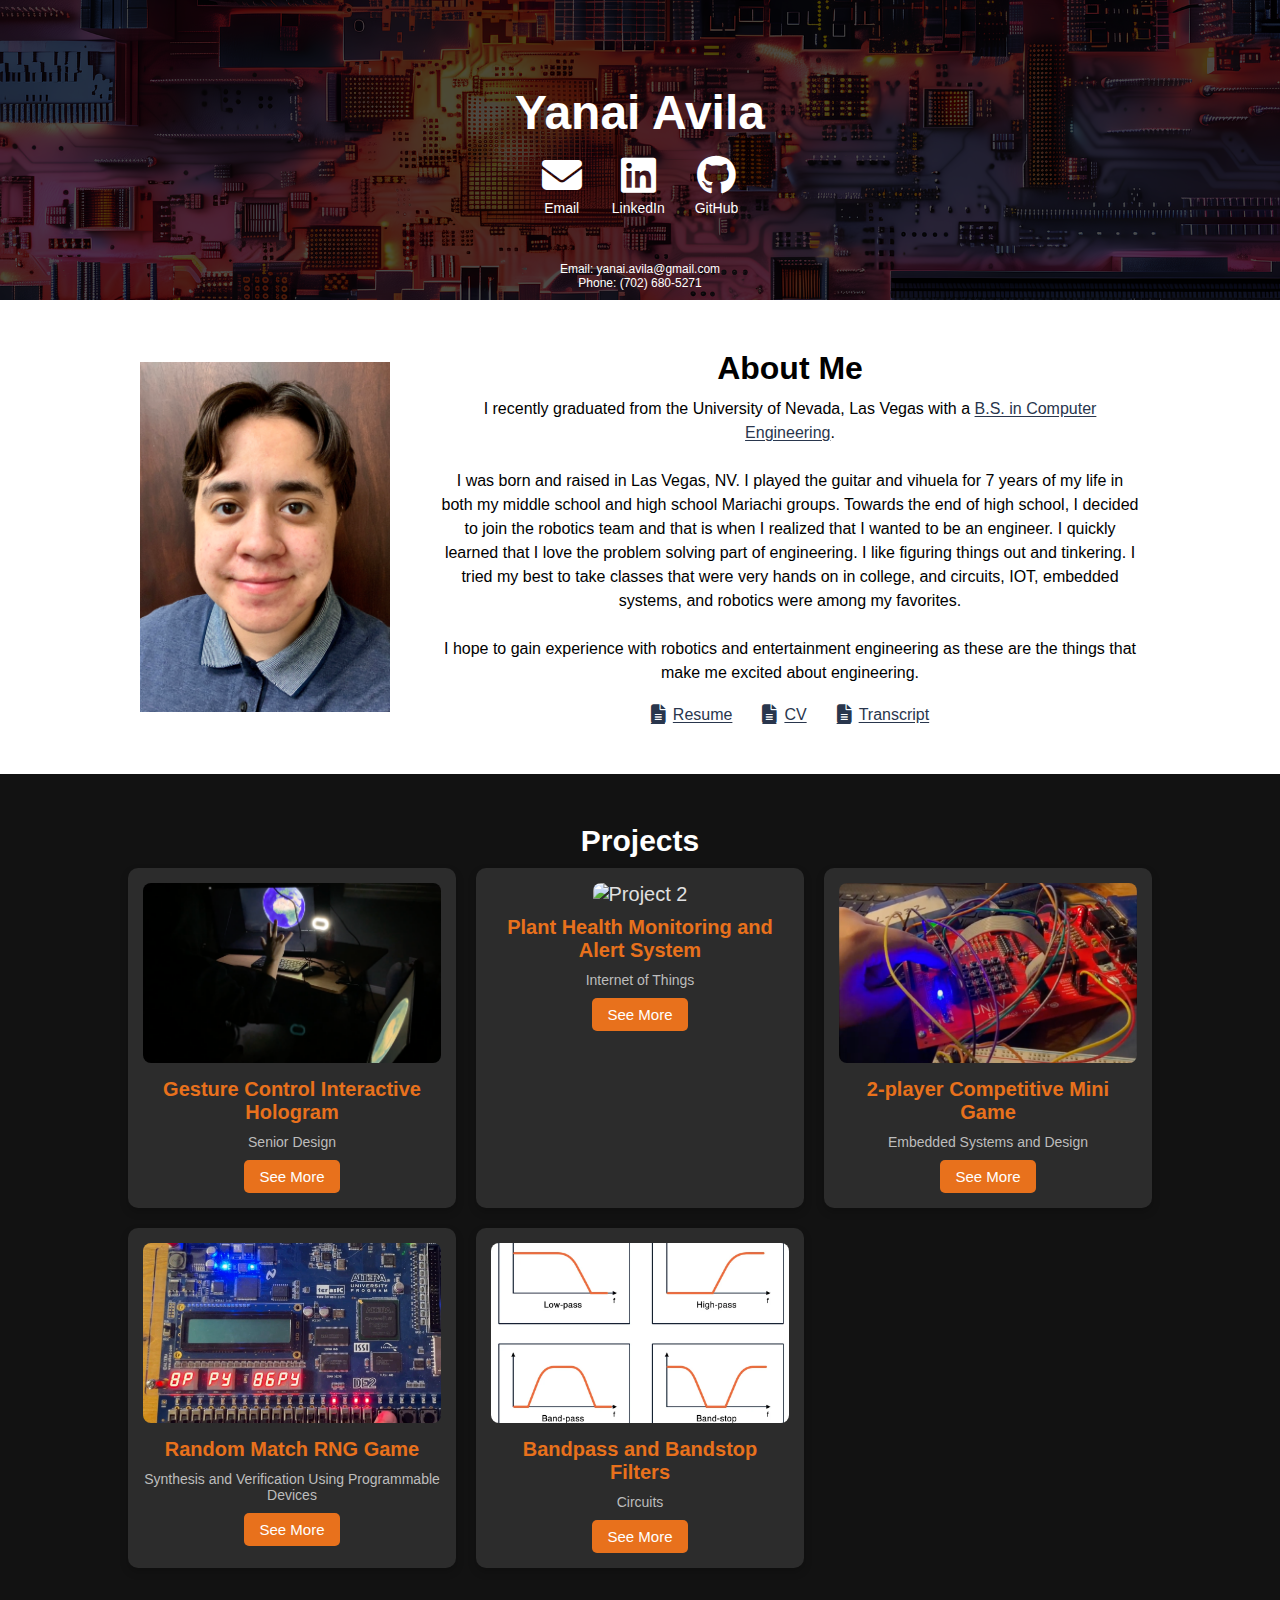
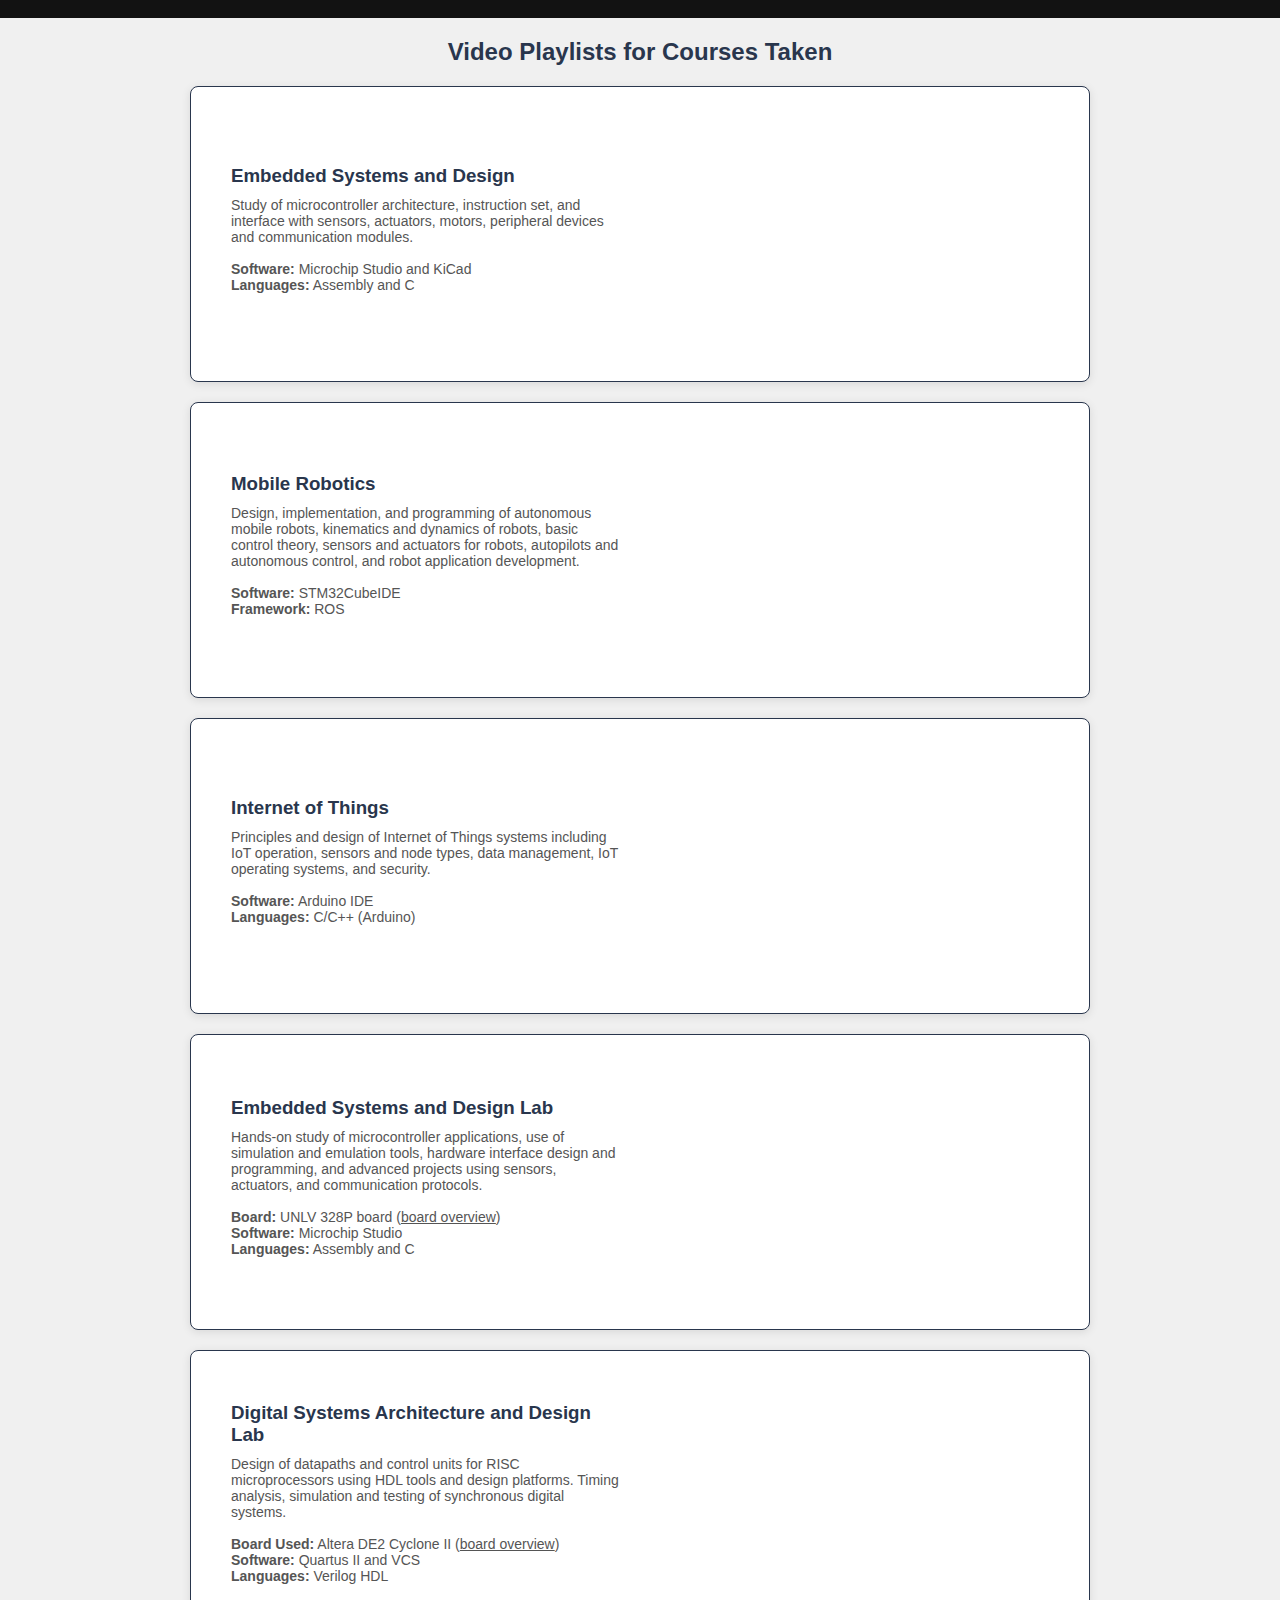
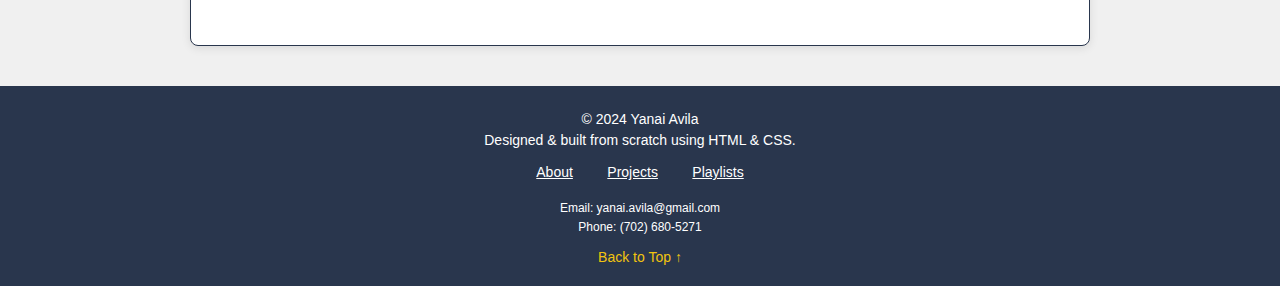
==== commit 9782fb61: "Added CPE300L video playlist" ====
--- a/index.html
+++ b/index.html
@@ -145,7 +145,7 @@
 
 <!-- Videos section -->
 <section id="playlists" class="playlists">
-  <h2>Course Video Playlists</h2>
+  <h2>Video Playlists for Courses Taken</h2>
 
   <div class="playlist-item">
       <div class="playlist-info">
@@ -206,7 +206,9 @@
   <div class="playlist-item">
       <div class="playlist-info">
           <h3>Embedded Systems and Design Lab</h3>
-          <p>Hands-on study of microcontroller applications, use of simulation and emulation tools, hardware interface design and programming, and advanced projects using sensors, actuators, and communication protocols.</br></br>
+          <p>Hands-on study of microcontroller applications, use of simulation and emulation tools, 
+            hardware interface design and programming, and advanced projects using sensors, 
+            actuators, and communication protocols.</br></br>
             <b> Board:</b> UNLV 328P board (<a href="https://eelabs.faculty.unlv.edu/docs/guides/UNLV_328P_Board_Manual.pdf">board overview</a>) </br>
             <b> Software:</b> Microchip Studio</br>
             <b> Languages:</b> Assembly and C</br>
@@ -220,6 +222,25 @@
         <iframe src="https://www.youtube.com/embed/videoseries?list=PLAhMgX9etoIV2tXUoNLzP8xhdpdGXHoR7" frameborder="0" allowfullscreen></iframe>
     </div>
   </div>
+
+  <div class="playlist-item">
+    <div class="playlist-info">
+        <h3>Digital Systems Architecture and Design Lab</h3>
+        <p> Design of datapaths and control units for RISC microprocessors using HDL tools and design 
+          platforms. Timing analysis, simulation and testing of synchronous digital systems.</br></br>
+          <b> Board Used:</b>  Altera DE2 Cyclone II (<a href="https://www.terasic.com.tw/cgi-bin/page/archive.pl?Language=English&CategoryNo=53&No=30">board overview</a>) </br>
+          <b> Software:</b>  Quartus II and VCS</br>
+          <b> Languages:</b> Verilog HDL</br>
+        </p>
+        <div class="resources">
+            <!-- <a href="report-link.pdf" target="_blank"><i class="fas fa-file-alt"></i> Report</a>
+            <a href="code-link.zip" target="_blank"><i class="fas fa-code"></i> Code</a> -->
+        </div>
+    </div>
+    <div class="playlist-video">
+      <iframe src="https://www.youtube.com/embed/videoseries?list=PLAhMgX9etoIXiljEF7NERfrDTSzgvL38Q" frameborder="0" allowfullscreen></iframe>
+  </div>
+</div>
 </section>
 </body>
 
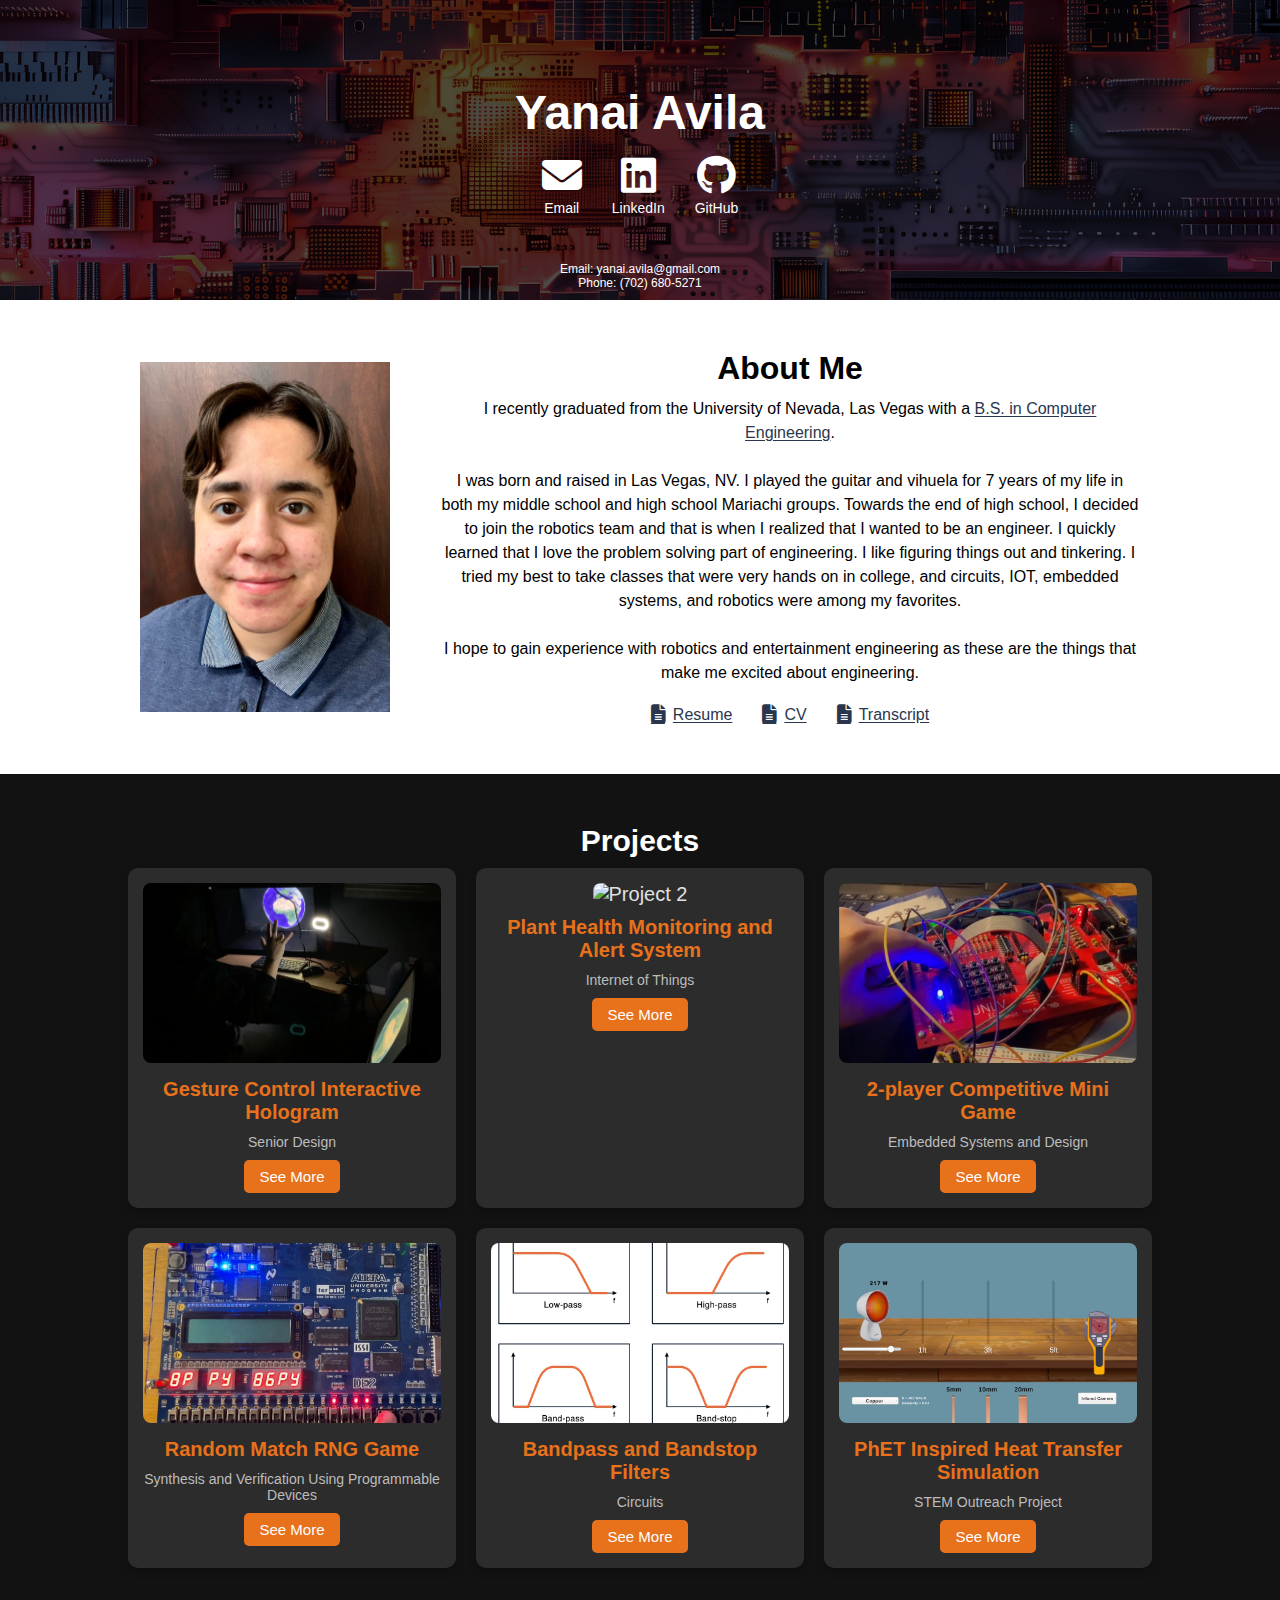
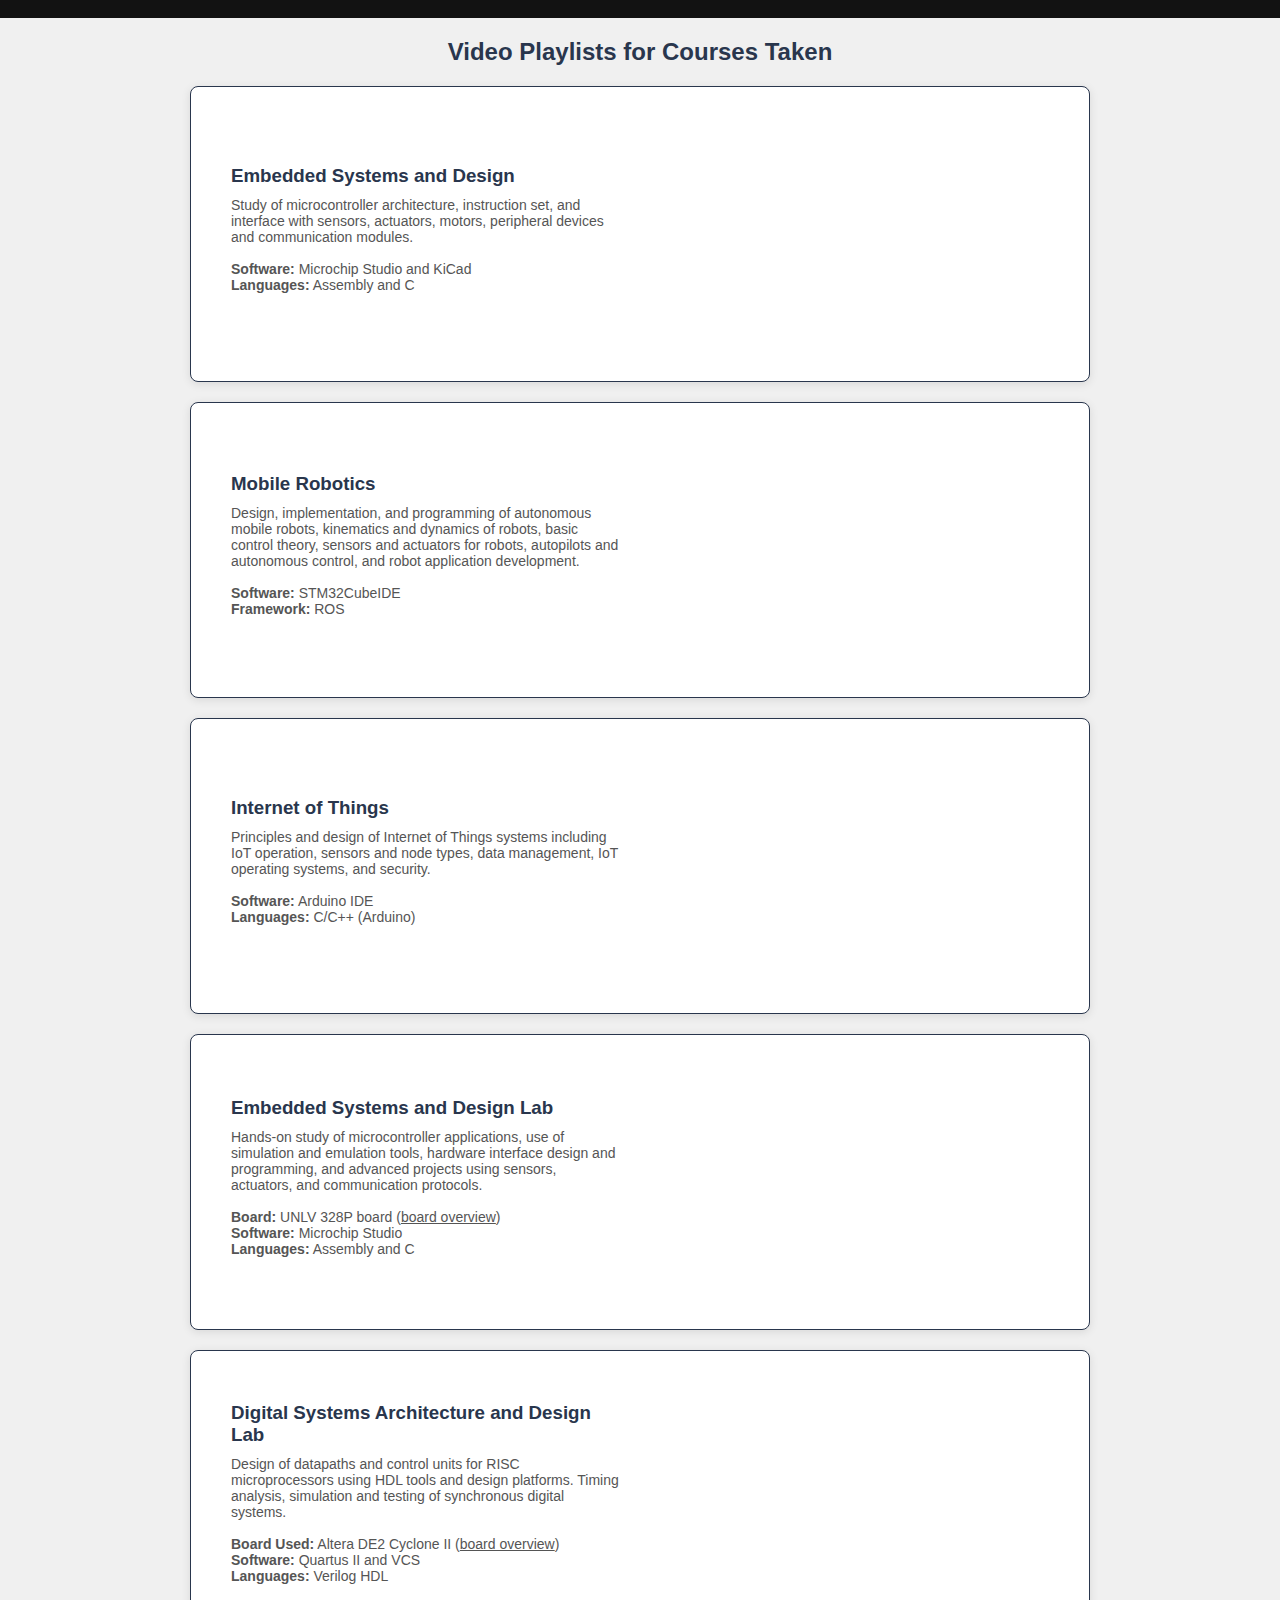
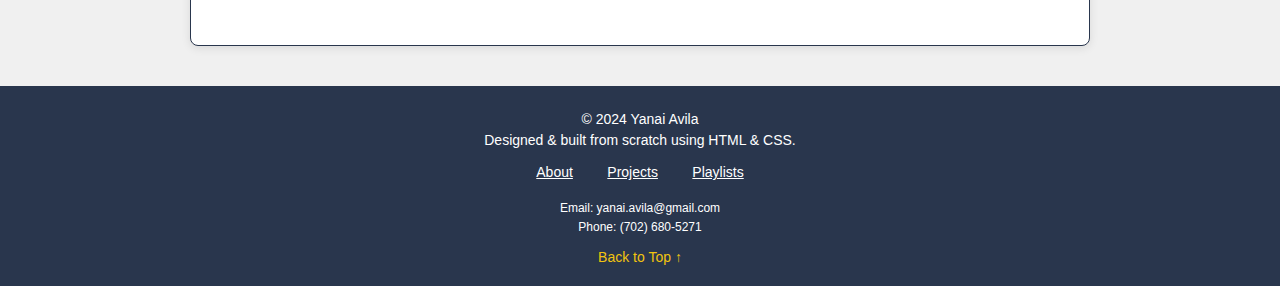
==== commit abfe32ab: "Added simulation project" ====
--- a/index.html
+++ b/index.html
@@ -73,7 +73,7 @@
             </p>
       
             <!-- Resume, CV, and Transcript Links -->
-            <div class="document-links">
+            <div class="links">
               <a href="/Files/Resume-YanaiAvila.pdf" target="_blank">
                   <i class="fas fa-file-alt"></i> Resume
               </a>
@@ -137,6 +137,14 @@
           <p>Circuits</p>
           <a href="./Bandpass-and-Bandstop-Filters-in-LTspice" class="see-more">See More</a>
       </div>
+
+      <!-- Project 6 -->
+      <div class="project-card">
+        <img src="Images/project6.png" alt="Project 6">
+        <h3>PhET Inspired Heat Transfer Simulation</h3>
+        <p>STEM Outreach Project</p>
+        <a href="https://yanaiavila.itch.io/heat-transfer-simulation" class="see-more">See More</a>
+    </div>
 
       <!-- Add more projects as needed -->
   </div>
--- a/style.css
+++ b/style.css
@@ -9,6 +9,40 @@
 
 
 /* General */
+/* Links (Resume, CV, Transcript, etc) */
+.links {
+    margin-top: 20px;
+    display: flex;
+    gap: 30px; /* Space between links */
+    justify-content: center; /* Center the links */
+}
+
+
+.links a {
+    display: inline-flex;
+    align-items: center;
+    font-size: 1rem;
+    color: #29364d;
+    transition: color 0.3s ease;
+    text-decoration: none; /* Remove underline from whole link first */
+}
+
+.links a span {
+    text-decoration: underline;
+    text-underline-offset: 2px;
+}
+
+.links a i {
+    margin-right: 8px;
+    font-size: 1.2rem;
+    color: #29364d;
+    text-decoration: none; /* Ensure no underline on icons */
+}
+
+.links a:hover {
+    color: #ff9800;
+}
+
 a {
     color: var(--color-orange);
 
@@ -172,6 +206,10 @@
     color: #ff9800;  
 }
 
+.about-text {
+    text-align: center; /* Centers the links under the about text */
+}
+
 /* Responsive Design */
 @media (max-width: 768px) {
     .about-container {
@@ -186,38 +224,6 @@
 }
 
 
-/* Document Links (Resume, CV, Transcript) */
-.document-links {
-    margin-top: 20px;
-    display: flex;
-    gap: 30px; /* Space between links */
-    justify-content: center; /* Center the links */
-}
-
-.document-links a {
-    display: inline-flex;
-    align-items: center;
-    text-decoration: underline; /* Underlined links */
-    font-size: 1rem;
-    color: #29364d;
-    transition: color 0.3s ease;
-    text-underline-offset: 2px;
-}
-
-.document-links a i {
-    margin-right: 8px; /* Space between icon and text */
-    font-size: 1.2rem;
-    color: #29364d;
-    text-underline-offset: 0px;
-}
-
-.document-links a:hover {
-    color:#ff9800; /* White text on hover */
-}
-
-.about-text {
-    text-align: center; /* Centers the links under the about text */
-}
 
 
 
@@ -335,6 +341,22 @@
     background: #f1c40f
 }
 
+
+/*
+.see-more-link {
+    display: inline-block;
+    margin-top: 10px;
+    font-size: 15px;
+    color: #e8711c;
+    text-decoration: underline;
+    text-underline-offset: 3px;
+    transition: color 0.3s ease;
+}
+
+.see-more-link:hover {
+    color: #f1c40f;
+}
+*/
 
 
 
@@ -524,29 +546,7 @@
     border-radius: 10px;
 }
 
-/* Buttons Section (Reports, Code, etc.) */
-.project-buttons {
-    display: flex;
-    gap: 20px;
-    justify-content: center;
-    margin-top: 30px;
-}
-
-.project-buttons .button {
-    padding: 10px 20px;
-    background-color: #29364d;
-    color: white;
-    font-size: 16px;
-    text-align: center;
-    text-decoration: none;
-    border-radius: 5px;
-    transition: background-color 0.3s, transform 0.3s ease;
-}
-
-.project-buttons .button:hover {
-    background-color: #f1c40f;
-    transform: translateY(-3px);
-}
+
 
 /* Project Description Section */
 .project-description {
